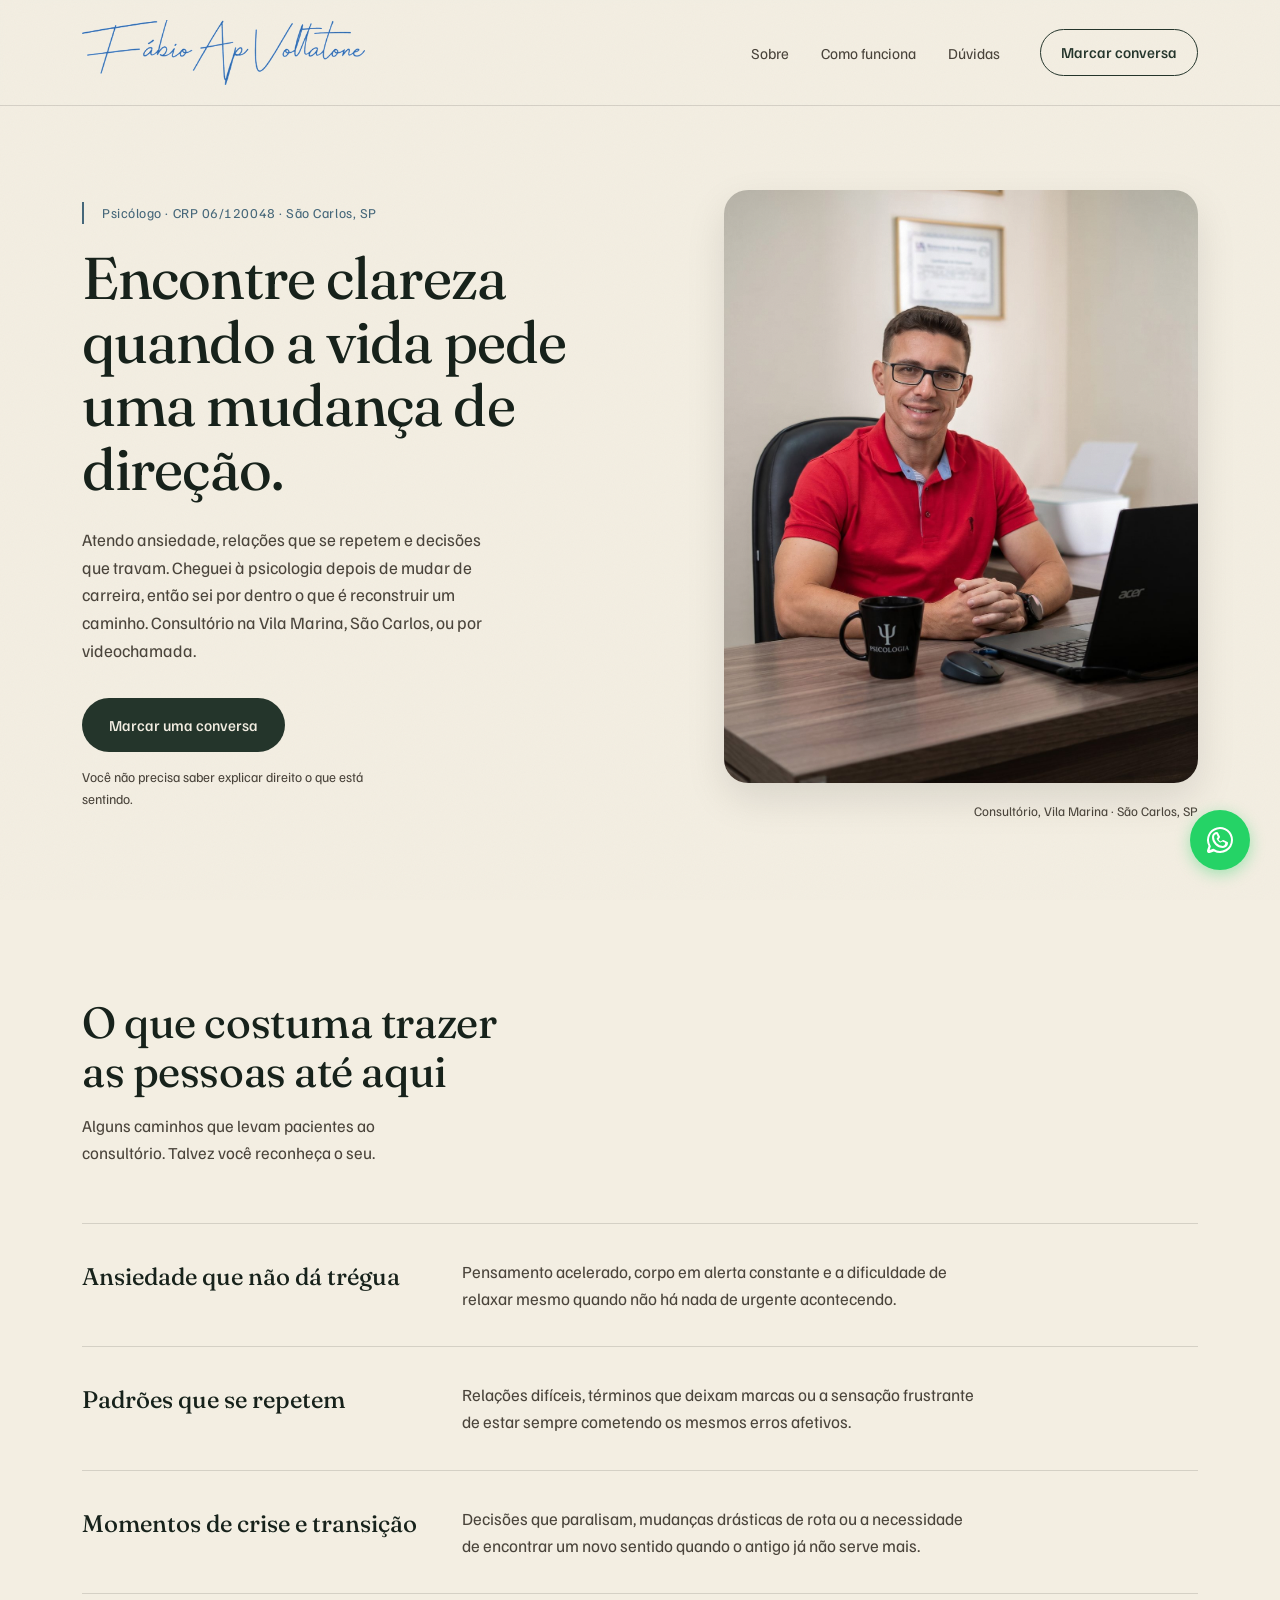
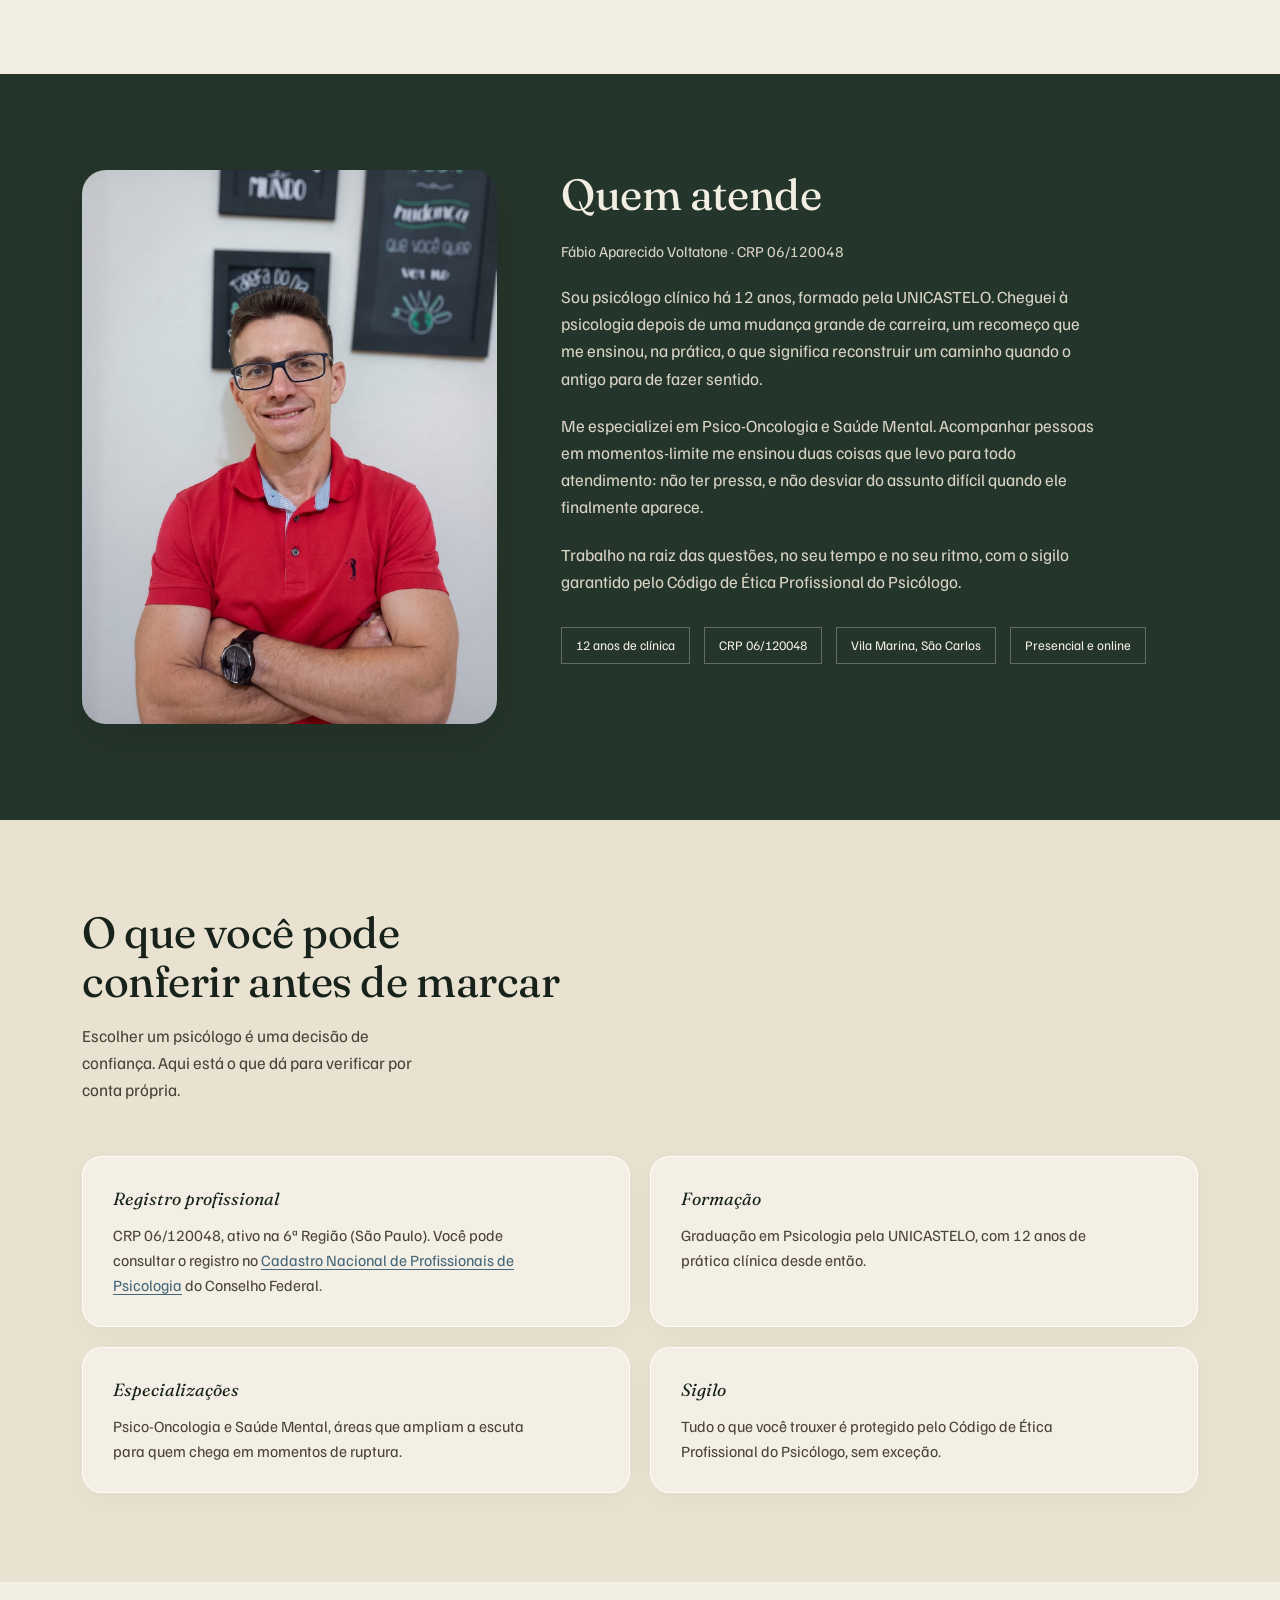
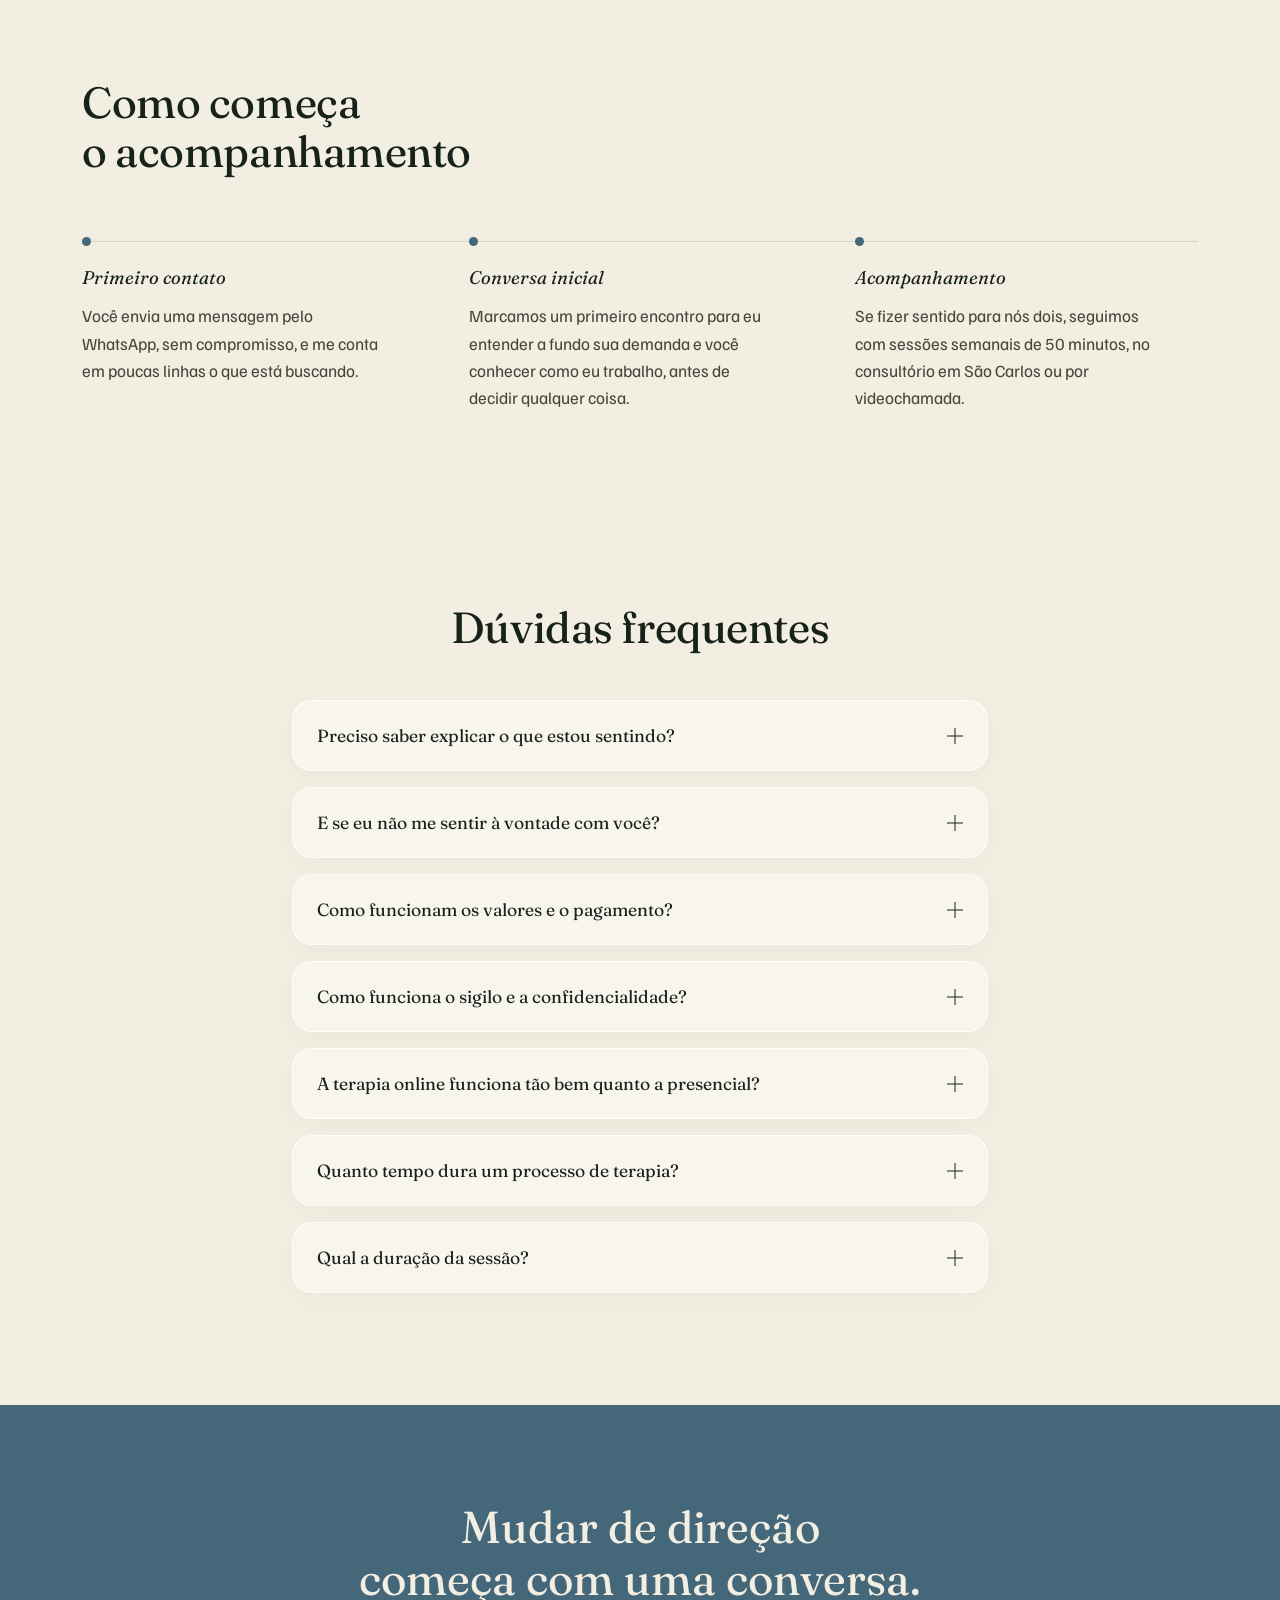
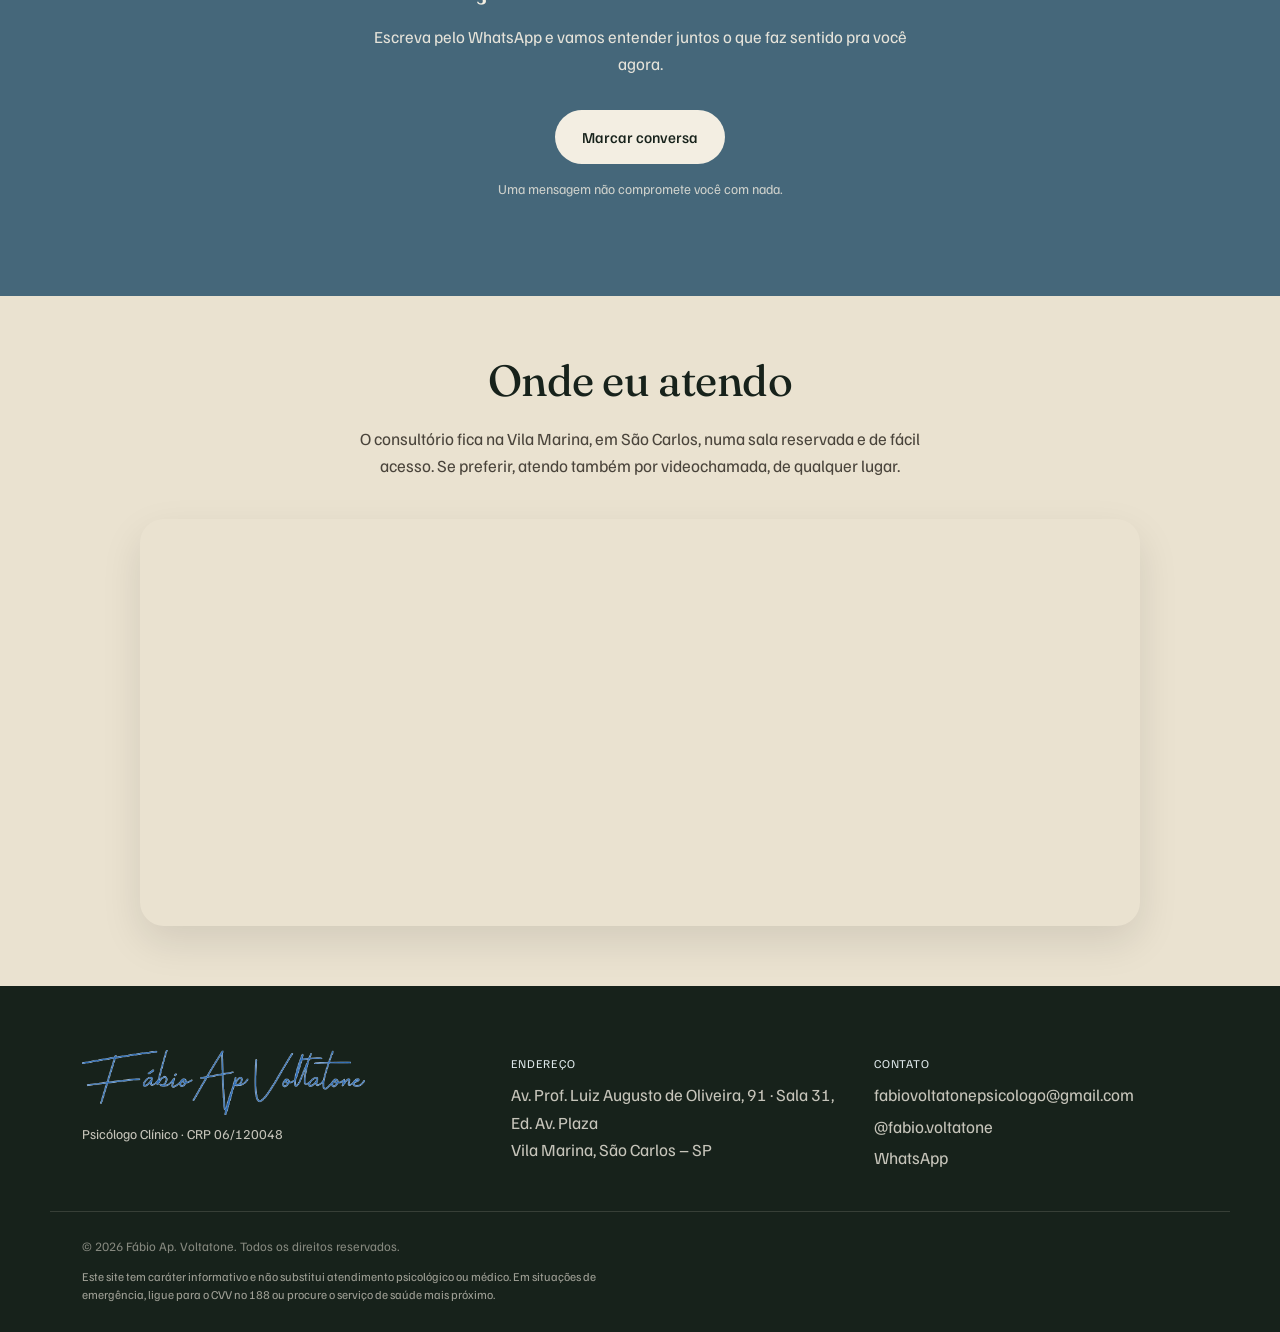
==== index.html @ 769e9896 "feat: design overhaul and advanced animations" ====
<!DOCTYPE html>
<html lang="pt-BR">
<head>
    <meta charset="UTF-8">
    <meta name="viewport" content="width=device-width, initial-scale=1.0">

    <title>Psicólogo em São Carlos | Fábio Voltatone &middot; CRP 06/120048</title>
    <meta name="description" content="Psicólogo clínico em São Carlos há 12 anos. Atendimento para ansiedade, relações e momentos de transição. Consultório na Vila Marina ou online. CRP 06/120048.">
    <meta name="author" content="Fábio Aparecido Voltatone">
    <meta name="robots" content="index, follow">
    <meta name="theme-color" content="#24352B">

    <!-- TODO: trocar pelo domínio final quando o site subir -->
    <link rel="canonical" href="https://www.fabiovoltatone.com.br/">

    <!-- Favicons -->
    <link rel="icon" href="/favicon.ico" sizes="any">
    <link rel="icon" type="image/png" sizes="32x32" href="/assets/img/favicon/favicon-32x32.png">
    <link rel="icon" type="image/png" sizes="16x16" href="/assets/img/favicon/favicon-16x16.png">
    <link rel="apple-touch-icon" sizes="180x180" href="/assets/img/favicon/apple-touch-icon.png">
    <link rel="manifest" href="/site.webmanifest">

    <!-- Open Graph / compartilhamento em WhatsApp e redes -->
    <meta property="og:type" content="website">
    <meta property="og:locale" content="pt_BR">
    <meta property="og:site_name" content="Fábio Voltatone | Psicólogo">
    <meta property="og:title" content="Psicólogo em São Carlos | Fábio Voltatone">
    <meta property="og:description" content="Atendimento para ansiedade, relações que se repetem e momentos de transição. Consultório na Vila Marina, São Carlos, ou online.">
    <meta property="og:url" content="https://www.fabiovoltatone.com.br/">
    <meta property="og:image" content="https://www.fabiovoltatone.com.br/assets/img/fabio-headshot.jpeg">
    <meta name="twitter:card" content="summary_large_image">

    <!-- Google Fonts -->
    <link rel="preconnect" href="https://fonts.googleapis.com">
    <link rel="preconnect" href="https://fonts.gstatic.com" crossorigin>
    <link href="https://fonts.googleapis.com/css2?family=Familjen+Grotesk:ital,wght@0,400;0,500;0,600;1,400&family=Fraunces:ital,opsz,wght@0,9..144,340;0,9..144,440;0,9..144,560;1,9..144,440;1,9..144,500&display=swap" rel="stylesheet">

    <link rel="stylesheet" href="assets/css/style.css">

    <!-- Rede de segurança: sem JS, o conteúdo aparece igual em vez de ficar invisível -->
    <noscript>
        <style>
            [class*="reveal-"] {
                opacity: 1 !important;
                transform: none !important;
                filter: none !important;
            }
        </style>
    </noscript>

    <!-- Dados estruturados: ajuda o Google a entender que é um psicólogo com consultório em São Carlos -->
    <script type="application/ld+json">
    {
      "@context": "https://schema.org",
      "@type": "Psychologist",
      "name": "Fábio Aparecido Voltatone | Psicólogo Clínico",
      "description": "Psicólogo clínico em São Carlos, SP. Atendimento para ansiedade, conflitos em relacionamentos e momentos de transição, presencial e online.",
      "url": "https://www.fabiovoltatone.com.br/",
      "image": "https://www.fabiovoltatone.com.br/assets/img/fabio-headshot.jpeg",
      "telephone": "+5516991437766",
      "email": "fabiovoltatonepsicologo@gmail.com",
      "priceRange": "$$",
      "address": {
        "@type": "PostalAddress",
        "streetAddress": "Av. Prof. Luiz Augusto de Oliveira, 91, Sala 31, Ed. Av. Plaza",
        "addressLocality": "São Carlos",
        "addressRegion": "SP",
        "addressCountry": "BR"
      },
      "areaServed": [
        { "@type": "City", "name": "São Carlos" },
        { "@type": "Country", "name": "Brasil" }
      ],
      "availableService": [
        { "@type": "MedicalTherapy", "name": "Psicoterapia individual para adultos" },
        { "@type": "MedicalTherapy", "name": "Atendimento psicológico online" }
      ],
      "sameAs": ["https://instagram.com/fabio.voltatone"],
      "founder": {
        "@type": "Person",
        "name": "Fábio Aparecido Voltatone",
        "jobTitle": "Psicólogo Clínico",
        "identifier": "CRP 06/120048",
        "alumniOf": { "@type": "CollegeOrUniversity", "name": "UNICASTELO" },
        "knowsAbout": ["Psico-Oncologia", "Saúde Mental", "Psicoterapia de adultos"]
      }
    }
    </script>

    <!-- Dados estruturados do FAQ: pode fazer as respostas aparecerem direto no resultado do Google -->
    <script type="application/ld+json">
    {
      "@context": "https://schema.org",
      "@type": "FAQPage",
      "mainEntity": [
        {
          "@type": "Question",
          "name": "Preciso saber explicar o que estou sentindo?",
          "acceptedAnswer": {
            "@type": "Answer",
            "text": "Não. Muita gente chega justamente porque não consegue nomear o que está acontecendo. Organizar isso em palavras é parte do trabalho, não um pré-requisito para começar."
          }
        },
        {
          "@type": "Question",
          "name": "E se eu não me sentir à vontade com você?",
          "acceptedAnswer": {
            "@type": "Answer",
            "text": "A relação com o psicólogo precisa funcionar, e nem sempre funciona logo de cara. Você pode interromper quando quiser, sem justificativa. Se for o caso, indico colegas de confiança com outra abordagem ou outro perfil."
          }
        },
        {
          "@type": "Question",
          "name": "Como funcionam os valores e o pagamento?",
          "acceptedAnswer": {
            "@type": "Answer",
            "text": "Converso sobre valores, formas de pagamento e emissão de recibo já no primeiro contato pelo WhatsApp, antes de qualquer agendamento. Você não vai descobrir nada depois."
          }
        },
        {
          "@type": "Question",
          "name": "Como funciona o sigilo e a confidencialidade?",
          "acceptedAnswer": {
            "@type": "Answer",
            "text": "O sigilo é um dos pilares da psicoterapia. Tudo o que é compartilhado durante as sessões é tratado com total confidencialidade, conforme o Código de Ética Profissional do Psicólogo."
          }
        },
        {
          "@type": "Question",
          "name": "A terapia online funciona tão bem quanto a presencial?",
          "acceptedAnswer": {
            "@type": "Answer",
            "text": "Sim. A terapia online é reconhecida pelo Conselho Federal de Psicologia e vem se mostrando tão eficaz quanto a modalidade presencial, com a praticidade de acontecer no ambiente que você escolher."
          }
        },
        {
          "@type": "Question",
          "name": "Quanto tempo dura um processo de terapia?",
          "acceptedAnswer": {
            "@type": "Answer",
            "text": "Não existe um tempo igual para todas as pessoas. A duração depende dos objetivos, da demanda apresentada e do ritmo de cada paciente. Isso é avaliado em conjunto ao longo do processo."
          }
        },
        {
          "@type": "Question",
          "name": "Qual a duração da sessão?",
          "acceptedAnswer": {
            "@type": "Answer",
            "text": "Cada sessão tem duração de 50 minutos e acontece uma vez por semana, em um horário combinado entre nós."
          }
        }
      ]
    }
    </script>

    <!-- Google Analytics (GA4) -->
    <!-- TODO: troque G-XXXXXXXXXX pelo seu Measurement ID (criado em analytics.google.com) -->
    <script async src="https://www.googletagmanager.com/gtag/js?id=G-XXXXXXXXXX"></script>
    <script>
      window.dataLayer = window.dataLayer || [];
      function gtag(){dataLayer.push(arguments);}
      gtag('js', new Date());
      gtag('config', 'G-XXXXXXXXXX');
    </script>
</head>
<body>

    <a href="#topo" class="skip-link">Ir para o conteúdo</a>

    <header class="header" id="header">
        <div class="container header-content">
            <a href="#topo" class="logo"><img src="assets/img/logo_fabio.png" alt="Fábio Voltatone, psicólogo" class="logo-img" width="466" height="107"></a>

            <nav class="nav" id="nav" aria-label="Navegação principal">
                <ul class="nav-list">
                    <li><a href="#sobre" class="nav-link">Sobre</a></li>
                    <li><a href="#como-funciona" class="nav-link">Como funciona</a></li>
                    <li><a href="#duvidas" class="nav-link">Dúvidas</a></li>
                </ul>
                <a href="https://wa.me/5516991437766?text=Ol%C3%A1%2C%20F%C3%A1bio!%20Vim%20pelo%20site%20e%20gostaria%20de%20marcar%20uma%20conversa." target="_blank" rel="noopener" class="btn btn-outline nav-cta">Marcar conversa</a>
            </nav>

            <button class="mobile-menu-btn" id="mobileMenuBtn" aria-label="Abrir menu" aria-expanded="false" aria-controls="nav">
                <span></span><span></span><span></span>
            </button>
        </div>
    </header>

    <main id="topo">

        <!-- HERO -->
        <section class="hero">
            <div class="container hero-grid">
                <div class="hero-copy">
                    <p class="credential reveal-up" style="transition-delay: 0s">Psicólogo &middot; CRP 06/120048 &middot; São Carlos, SP</p>
                    <h1 class="hero-title reveal-blur" style="transition-delay: 0.15s">Encontre clareza quando a vida pede uma mudança de direção.</h1>
                    <p class="hero-sub reveal-blur" style="transition-delay: 0.45s">Atendo ansiedade, relações que se repetem e decisões que travam. Cheguei à psicologia depois de mudar de carreira, então sei por dentro o que é reconstruir um caminho. Consultório na Vila Marina, São Carlos, ou por videochamada.</p>
                    <a href="https://wa.me/5516991437766?text=Ol%C3%A1%2C%20F%C3%A1bio!%20Vim%20pelo%20site%20e%20gostaria%20de%20marcar%20uma%20conversa." target="_blank" rel="noopener" class="btn btn-primary reveal-up" style="transition-delay: 0.6s">Marcar uma conversa</a>
                    <p class="cta-note reveal-up" style="transition-delay: 0.7s">Você não precisa saber explicar direito o que está sentindo.</p>
                </div>
                <div class="hero-figure reveal-blur" style="transition-delay: 0.3s">
                    <div class="hero-photo">
                        <img src="assets/img/fabio-desk.jpeg" alt="Fábio Voltatone em seu consultório em São Carlos" width="1200" height="1607" loading="eager" fetchpriority="high" decoding="async">
                    </div>
                    <p class="hero-caption">Consultório, Vila Marina &middot; São Carlos, SP</p>
                </div>
            </div>
        </section>

        <!-- O QUE TRAZ AS PESSOAS -->
        <section class="reasons" id="reasons">
            <div class="container">
                <div class="reasons-head reveal-blur">
                    <h2 class="section-title">O que costuma trazer<br>as pessoas até aqui</h2>
                    <p class="section-lead">Alguns caminhos que levam pacientes ao consultório. Talvez você reconheça o seu.</p>
                </div>

                <div class="reasons-list">
                    <div class="reason-row reveal-slide-left">
                        <h3>Ansiedade que não dá trégua</h3>
                        <p>Pensamento acelerado, corpo em alerta constante e a dificuldade de relaxar mesmo quando não há nada de urgente acontecendo.</p>
                    </div>
                    <div class="reason-row reveal-slide-left">
                        <h3>Padrões que se repetem</h3>
                        <p>Relações difíceis, términos que deixam marcas ou a sensação frustrante de estar sempre cometendo os mesmos erros afetivos.</p>
                    </div>
                    <div class="reason-row reveal-slide-left">
                        <h3>Momentos de crise e transição</h3>
                        <p>Decisões que paralisam, mudanças drásticas de rota ou a necessidade de encontrar um novo sentido quando o antigo já não serve mais.</p>
                    </div>
                </div>
            </div>
        </section>

        <!-- SOBRE -->
        <section class="about" id="sobre">
            <div class="container about-grid">
                <div class="about-figure reveal-slide-left" style="transition-delay: 0s">
                    <div class="about-photo">
                        <img src="assets/img/fabio-headshot.jpeg" alt="Retrato de Fábio Voltatone, psicólogo clínico CRP 06/120048" width="1200" height="1607" loading="lazy" decoding="async">
                    </div>
                </div>
                <div class="about-copy reveal-slide-left" style="transition-delay: 0.15s">
                    <h2 class="section-title">Quem atende</h2>
                    <p class="about-name">Fábio Aparecido Voltatone &middot; CRP 06/120048</p>

                    <p>Sou psicólogo clínico há 12 anos, formado pela UNICASTELO. Cheguei à psicologia depois de uma mudança grande de carreira, um recomeço que me ensinou, na prática, o que significa reconstruir um caminho quando o antigo para de fazer sentido.</p>
                    <p>Me especializei em Psico-Oncologia e Saúde Mental. Acompanhar pessoas em momentos-limite me ensinou duas coisas que levo para todo atendimento: não ter pressa, e não desviar do assunto difícil quando ele finalmente aparece.</p>
                    <p>Trabalho na raiz das questões, no seu tempo e no seu ritmo, com o sigilo garantido pelo Código de Ética Profissional do Psicólogo.</p>

                    <ul class="about-facts">
                        <li>12 anos de clínica</li>
                        <li>CRP 06/120048</li>
                        <li>Vila Marina, São Carlos</li>
                        <li>Presencial e online</li>
                    </ul>
                </div>
            </div>
        </section>

        <!-- CREDENCIAIS VERIFICÁVEIS -->
        <section class="credentials" id="credenciais">
            <div class="container">
                <div class="credentials-head reveal-blur">
                    <h2 class="section-title">O que você pode<br>conferir antes de marcar</h2>
                    <p class="section-lead">Escolher um psicólogo é uma decisão de confiança. Aqui está o que dá para verificar por conta própria.</p>
                </div>

                <div class="credentials-grid">
                    <div class="credential-card reveal-up" style="transition-delay: 0s">
                        <span class="credential-label">Registro profissional</span>
                        <p>CRP 06/120048, ativo na 6ª Região (São Paulo). Você pode consultar o registro no <a href="https://cadastro.cfp.org.br/" target="_blank" rel="noopener">Cadastro Nacional de Profissionais de Psicologia</a> do Conselho Federal.</p>
                    </div>
                    <div class="credential-card reveal-up" style="transition-delay: 0.1s">
                        <span class="credential-label">Formação</span>
                        <p>Graduação em Psicologia pela UNICASTELO, com 12 anos de prática clínica desde então.</p>
                    </div>
                    <div class="credential-card reveal-up" style="transition-delay: 0.2s">
                        <span class="credential-label">Especializações</span>
                        <p>Psico-Oncologia e Saúde Mental, áreas que ampliam a escuta para quem chega em momentos de ruptura.</p>
                    </div>
                    <div class="credential-card reveal-up" style="transition-delay: 0.3s">
                        <span class="credential-label">Sigilo</span>
                        <p>Tudo o que você trouxer é protegido pelo Código de Ética Profissional do Psicólogo, sem exceção.</p>
                    </div>
                </div>
            </div>
        </section>

        <!-- COMO FUNCIONA -->
        <section class="steps" id="como-funciona">
            <div class="container">
                <h2 class="section-title reveal-blur">Como começa<br>o acompanhamento</h2>

                <div class="steps-track">
                    <div class="step reveal-up" style="transition-delay: 0s">
                        <span class="step-label">Primeiro contato</span>
                        <p>Você envia uma mensagem pelo WhatsApp, sem compromisso, e me conta em poucas linhas o que está buscando.</p>
                    </div>
                    <div class="step reveal-up" style="transition-delay: 0.15s">
                        <span class="step-label">Conversa inicial</span>
                        <p>Marcamos um primeiro encontro para eu entender a fundo sua demanda e você conhecer como eu trabalho, antes de decidir qualquer coisa.</p>
                    </div>
                    <div class="step reveal-up" style="transition-delay: 0.3s">
                        <span class="step-label">Acompanhamento</span>
                        <p>Se fizer sentido para nós dois, seguimos com sessões semanais de 50 minutos, no consultório em São Carlos ou por videochamada.</p>
                    </div>
                </div>
            </div>
        </section>

        <!-- FAQ -->
        <section class="faq" id="duvidas">
            <div class="container faq-container">
                <h2 class="section-title text-center reveal-blur">Dúvidas frequentes</h2>

                <div class="accordion-wrapper reveal-up">
                    <div class="accordion-item">
                        <button class="accordion-header" aria-expanded="false" aria-controls="faq-1" id="faq-btn-1">
                            <span>Preciso saber explicar o que estou sentindo?</span>
                            <span class="accordion-icon" aria-hidden="true"></span>
                        </button>
                        <div class="accordion-content" id="faq-1" role="region" aria-labelledby="faq-btn-1">
                            <p>Não. Muita gente chega justamente porque não consegue nomear o que está acontecendo. Organizar isso em palavras é parte do trabalho, não um pré-requisito para começar.</p>
                        </div>
                    </div>
                    <div class="accordion-item">
                        <button class="accordion-header" aria-expanded="false" aria-controls="faq-2" id="faq-btn-2">
                            <span>E se eu não me sentir à vontade com você?</span>
                            <span class="accordion-icon" aria-hidden="true"></span>
                        </button>
                        <div class="accordion-content" id="faq-2" role="region" aria-labelledby="faq-btn-2">
                            <p>A relação com o psicólogo precisa funcionar, e nem sempre funciona logo de cara. Você pode interromper quando quiser, sem justificativa. Se for o caso, indico colegas de confiança com outra abordagem ou outro perfil.</p>
                        </div>
                    </div>
                    <div class="accordion-item">
                        <button class="accordion-header" aria-expanded="false" aria-controls="faq-3" id="faq-btn-3">
                            <span>Como funcionam os valores e o pagamento?</span>
                            <span class="accordion-icon" aria-hidden="true"></span>
                        </button>
                        <div class="accordion-content" id="faq-3" role="region" aria-labelledby="faq-btn-3">
                            <p>Converso sobre valores, formas de pagamento e emissão de recibo já no primeiro contato pelo WhatsApp, antes de qualquer agendamento. Você não vai descobrir nada depois.</p>
                        </div>
                    </div>
                    <div class="accordion-item">
                        <button class="accordion-header" aria-expanded="false" aria-controls="faq-4" id="faq-btn-4">
                            <span>Como funciona o sigilo e a confidencialidade?</span>
                            <span class="accordion-icon" aria-hidden="true"></span>
                        </button>
                        <div class="accordion-content" id="faq-4" role="region" aria-labelledby="faq-btn-4">
                            <p>O sigilo é um dos pilares da psicoterapia. Tudo o que é compartilhado durante as sessões é tratado com total confidencialidade, conforme o Código de Ética Profissional do Psicólogo.</p>
                        </div>
                    </div>
                    <div class="accordion-item">
                        <button class="accordion-header" aria-expanded="false" aria-controls="faq-5" id="faq-btn-5">
                            <span>A terapia online funciona tão bem quanto a presencial?</span>
                            <span class="accordion-icon" aria-hidden="true"></span>
                        </button>
                        <div class="accordion-content" id="faq-5" role="region" aria-labelledby="faq-btn-5">
                            <p>Sim. A terapia online é reconhecida pelo Conselho Federal de Psicologia e vem se mostrando tão eficaz quanto a modalidade presencial, com a praticidade de acontecer no ambiente que você escolher.</p>
                        </div>
                    </div>
                    <div class="accordion-item">
                        <button class="accordion-header" aria-expanded="false" aria-controls="faq-6" id="faq-btn-6">
                            <span>Quanto tempo dura um processo de terapia?</span>
                            <span class="accordion-icon" aria-hidden="true"></span>
                        </button>
                        <div class="accordion-content" id="faq-6" role="region" aria-labelledby="faq-btn-6">
                            <p>Não existe um tempo igual para todas as pessoas. A duração depende dos objetivos, da demanda apresentada e do ritmo de cada paciente. Isso é avaliado em conjunto ao longo do processo.</p>
                        </div>
                    </div>
                    <div class="accordion-item">
                        <button class="accordion-header" aria-expanded="false" aria-controls="faq-7" id="faq-btn-7">
                            <span>Qual a duração da sessão?</span>
                            <span class="accordion-icon" aria-hidden="true"></span>
                        </button>
                        <div class="accordion-content" id="faq-7" role="region" aria-labelledby="faq-btn-7">
                            <p>Cada sessão tem duração de 50 minutos e acontece uma vez por semana, em um horário combinado entre nós.</p>
                        </div>
                    </div>
                </div>
            </div>
        </section>

        <!-- CTA FINAL -->
        <section class="cta-banner">
            <div class="container cta-inner reveal-blur">
                <h2 class="cta-title">Mudar de direção<br>começa com uma conversa.</h2>
                <p class="cta-desc">Escreva pelo WhatsApp e vamos entender juntos o que faz sentido pra você agora.</p>
                <a href="https://wa.me/5516991437766?text=Ol%C3%A1%2C%20F%C3%A1bio!%20Vim%20pelo%20site%20e%20gostaria%20de%20marcar%20uma%20conversa." target="_blank" rel="noopener" class="btn btn-cream">Marcar conversa</a>
                <p class="cta-note cta-note-light">Uma mensagem não compromete você com nada.</p>
            </div>
        </section>

        <!-- Map Section -->
        <section class="location" id="localizacao">
            <div class="container text-center reveal-up">
                <h2 class="section-title">Onde eu atendo</h2>
                <p class="location-lead">O consultório fica na Vila Marina, em São Carlos, numa sala reservada e de fácil acesso. Se preferir, atendo também por videochamada, de qualquer lugar.</p>
            </div>
            <div class="map-container reveal-up">
                <iframe src="https://maps.google.com/maps?q=Av.%20Prof.%20Luiz%20Augusto%20de%20Oliveira,%2091%20-%20Vila%20Marina,%20S%C3%A3o%20Carlos%20-%20SP&t=&z=16&ie=UTF8&iwloc=&output=embed" width="100%" height="400" style="border:0;" title="Mapa da localização do consultório na Vila Marina, São Carlos" allowfullscreen="" loading="lazy" referrerpolicy="no-referrer-when-downgrade"></iframe>
            </div>
        </section>

    </main>

    <footer class="footer">
        <div class="container footer-grid">
            <div>
                <p class="footer-logo"><img src="assets/img/logo_fabio.png" alt="Fábio Voltatone" class="logo-img" width="466" height="107" loading="lazy" style="margin-bottom: 0.5rem;"></p>
                <p class="footer-crp">Psicólogo Clínico &middot; CRP 06/120048</p>
            </div>
            <div class="footer-info">
                <p class="info-label">Endereço</p>
                <p>Av. Prof. Luiz Augusto de Oliveira, 91 &middot; Sala 31, Ed. Av. Plaza<br>Vila Marina, São Carlos &ndash; SP</p>
            </div>
            <div class="footer-info">
                <p class="info-label">Contato</p>
                <p><a href="mailto:fabiovoltatonepsicologo@gmail.com">fabiovoltatonepsicologo@gmail.com</a></p>
                <p><a href="https://instagram.com/fabio.voltatone" target="_blank" rel="noopener">@fabio.voltatone</a></p>
                <p><a href="https://wa.me/5516991437766" target="_blank" rel="noopener">WhatsApp</a></p>
            </div>
        </div>
        <div class="container footer-bottom">
            <p>&copy; 2026 Fábio Ap. Voltatone. Todos os direitos reservados.</p>
            <p class="footer-disclaimer">Este site tem caráter informativo e não substitui atendimento psicológico ou médico. Em situações de emergência, ligue para o CVV no 188 ou procure o serviço de saúde mais próximo.</p>
        </div>
    </footer>

    <!-- Floating WhatsApp Widget -->
    <a href="https://wa.me/5516991437766?text=Ol%C3%A1%2C%20F%C3%A1bio!%20Gostaria%20de%20tirar%20uma%20d%C3%BAvida." target="_blank" rel="noopener" class="whatsapp-float" aria-label="Falar com Fábio no WhatsApp">
        <svg xmlns="http://www.w3.org/2000/svg" width="32" height="32" fill="#fff" viewBox="0 0 256 256" aria-hidden="true" focusable="false"><path d="M187.58,144.84l-32-16a8,8,0,0,0-8,.5l-14.69,9.8a40.55,40.55,0,0,1-16-16l9.8-14.69a8,8,0,0,0,.5-8l-16-32A8,8,0,0,0,104,64a40,40,0,0,0-40,40,88.1,88.1,0,0,0,88,88,40,40,0,0,0,40-40A8,8,0,0,0,187.58,144.84ZM152,176a72.08,72.08,0,0,1-72-72A24,24,0,0,1,99.29,80.46l11.48,23-7.42,11.14a8,8,0,0,0-.81,8.2A56.28,56.28,0,0,0,127.28,147.5a8,8,0,0,0,8.2-.81l11.14-7.42,23,11.48A24,24,0,0,1,152,176ZM232,128A104,104,0,0,1,79.12,219.82L45.07,231.17a16,16,0,0,1-20.24-20.24l11.35-34.05A104,104,0,1,1,232,128Zm-16,0A88,88,0,1,0,51.81,172.06a8,8,0,0,1,2.66,7.48l-9.16,27.49,27.49-9.16a8,8,0,0,1,7.48,2.66A88,88,0,0,0,216,128Z"></path></svg>
    </a>

    <script src="assets/js/main.js"></script>
</body>
</html>
---- assets/css/style.css ----
/* ============================================
   Fábio Voltatone — Psicólogo
   Direção: recomeço, raiz, papel e tinta.
   Serifa quente (Fraunces) + grotesca humana (Familjen Grotesk)
   Verde-mata profundo sobre papel amanteigado, um único acento azul-ardósia
============================================ */

:root {
    --paper: #F3EEE2;
    --paper-alt: #EAE2D0;
    --ink: #221E19;
    --ink-soft: #4A443B;
    --forest: #24352B;
    --forest-dark: #17221B;
    --slate: #45677A;
    --slate-soft: #DCE6E8;
    --line: rgba(34, 30, 25, 0.14);

    --serif: "Fraunces", Georgia, serif;
    --sans: "Familjen Grotesk", Arial, sans-serif;

    --container: 1180px;
    --radius: 2px;
    --ease: cubic-bezier(0.22, 1, 0.36, 1);
}

* { box-sizing: border-box; }
html { 
    scroll-behavior: smooth;
    scroll-padding-top: 100px;
}

body {
    margin: 0;
    background: var(--paper);
    color: var(--ink);
    font-family: var(--sans);
    font-size: 17px;
    line-height: 1.6;
    -webkit-font-smoothing: antialiased;
}

/* subtle paper grain, kills the flat-vector-AI look */
body::before {
    content: "";
    position: fixed;
    inset: 0;
    pointer-events: none;
    z-index: 999;
    opacity: 0.035;
    mix-blend-mode: multiply;
    background-image: url("data:image/svg+xml,%3Csvg xmlns='http://www.w3.org/2000/svg' width='140' height='140'%3E%3Cfilter id='n'%3E%3CfeTurbulence type='fractalNoise' baseFrequency='0.9' numOctaves='2' stitchTiles='stitch'/%3E%3C/filter%3E%3Crect width='100%25' height='100%25' filter='url(%23n)'/%3E%3C/svg%3E");
}

.container {
    max-width: var(--container);
    margin: 0 auto;
    padding: 0 32px;
}

a { color: inherit; }

img {
    max-width: 100%;
    display: block;
}

h1, h2, h3 {
    font-family: var(--serif);
    font-weight: 440;
    color: var(--forest-dark);
    margin: 0;
}

em {
    font-style: italic;
    font-optical-sizing: auto;
    color: var(--slate);
}

p { margin: 0; }

.section-title {
    font-size: clamp(2rem, 3.4vw, 2.9rem);
    line-height: 1.12;
    letter-spacing: -0.01em;
}

.section-lead {
    margin-top: 18px;
    max-width: 34ch;
    color: var(--ink-soft);
    font-size: 1.05rem;
}

.text-center { text-align: center; margin-left: auto; margin-right: auto; }

/* ---------- buttons ---------- */
.btn {
    display: inline-flex;
    align-items: center;
    gap: 10px;
    padding: 14px 26px;
    border-radius: 100px;
    font-family: var(--sans);
    font-size: 0.95rem;
    font-weight: 500;
    text-decoration: none;
    border: 1px solid transparent;
    cursor: pointer;
    transition: transform 0.35s var(--ease), background 0.35s var(--ease), color 0.35s var(--ease), border-color 0.35s var(--ease);
}

.btn-primary {
    background: var(--forest);
    color: var(--paper);
}
.btn-primary:hover { background: var(--forest-dark); transform: translateY(-2px); }

.btn-outline {
    border-color: var(--forest);
    color: var(--forest);
    padding: 10px 20px;
}
.btn-outline:hover { background: var(--forest); color: var(--paper); }

.btn-cream {
    background: var(--paper);
    color: var(--forest-dark);
}
.btn-cream:hover { background: var(--slate-soft); transform: translateY(-2px); }

/* ---------- reveal-on-scroll ---------- */
[class*="reveal-"] {
    opacity: 0;
    transition: opacity 1s cubic-bezier(0.16, 1, 0.3, 1), transform 1s cubic-bezier(0.16, 1, 0.3, 1), filter 1s cubic-bezier(0.16, 1, 0.3, 1);
    will-change: opacity, transform, filter;
}
.reveal-blur {
    transform: translateY(30px) scale(0.97);
    filter: blur(10px);
}
.reveal-blur.is-visible {
    opacity: 1;
    transform: translateY(0) scale(1);
    filter: blur(0);
}
.reveal-slide-left {
    transform: translateX(-40px);
}
.reveal-slide-left.is-visible {
    opacity: 1;
    transform: translateX(0);
}
.reveal-slide-right {
    transform: translateX(40px);
}
.reveal-slide-right.is-visible {
    opacity: 1;
    transform: translateX(0);
}
.reveal-up {
    transform: translateY(40px);
}
.reveal-up.is-visible {
    opacity: 1;
    transform: translateY(0);
}

/* ---------- header ---------- */
.header {
    position: sticky;
    top: 0;
    z-index: 100;
    background: rgba(243, 238, 226, 0.86);
    backdrop-filter: blur(10px);
    border-bottom: 1px solid var(--line);
}

.header-content {
    display: flex;
    align-items: center;
    justify-content: space-between;
    padding: 20px 32px;
}

.logo {
    font-family: var(--serif);
    font-size: 1.25rem;
    font-weight: 500;
    text-decoration: none;
    color: var(--forest-dark);
}

.nav { display: flex; align-items: center; gap: 40px; }
.nav-list { list-style: none; display: flex; gap: 32px; margin: 0; padding: 0; }
.nav-link {
    text-decoration: none;
    font-size: 0.95rem;
    color: var(--ink-soft);
    position: relative;
    padding-bottom: 3px;
}
.nav-link::after {
    content: "";
    position: absolute;
    left: 0; right: 100%;
    bottom: 0;
    height: 1px;
    background: var(--slate);
    transition: right 0.35s var(--ease);
}
.nav-link:hover::after { right: 0; }

.mobile-menu-btn {
    display: none;
    flex-direction: column;
    gap: 5px;
    background: none;
    border: none;
    cursor: pointer;
    padding: 6px;
}
.mobile-menu-btn span {
    width: 22px;
    height: 1.5px;
    background: var(--forest-dark);
}

/* ---------- hero ---------- */
.hero { padding: 84px 0 96px; }

.hero-grid {
    display: grid;
    grid-template-columns: 1.05fr 0.85fr;
    gap: 56px;
    align-items: center;
}

.credential {
    font-size: 0.85rem;
    letter-spacing: 0.04em;
    color: var(--slate);
    margin-bottom: 22px;
    padding-left: 18px;
    border-left: 2px solid var(--slate);
}

.hero-title {
    font-size: clamp(2.6rem, 4.6vw, 3.8rem);
    line-height: 1.08;
    letter-spacing: -0.015em;
    max-width: 15ch;
}

.hero-sub {
    margin-top: 26px;
    max-width: 42ch;
    font-size: 1.08rem;
    color: var(--ink-soft);
}

.hero-copy .btn { margin-top: 34px; }

.hero-figure { position: relative; }
.hero-photo {
    aspect-ratio: 4 / 5;
    overflow: hidden;
    border-radius: 24px;
    background: transparent;
    box-shadow: 0 16px 40px rgba(0,0,0,0.1);
    animation: floatY 6s ease-in-out infinite alternate;
}
.hero-photo img { width: 100%; height: 100%; object-fit: cover; }

.hero-caption {
    margin-top: 18px;
    font-size: 0.82rem;
    color: var(--ink-soft);
    text-align: right;
}

/* ---------- reasons ---------- */
.reasons { padding: 80px 0; }

.reasons-head { max-width: 640px; }

.reasons-list { margin-top: 56px; }

.reason-row {
    display: grid;
    grid-template-columns: minmax(220px, 340px) 1fr;
    gap: 40px;
    padding: 34px 0;
    border-top: 1px solid var(--line);
}
.reason-row:last-child { border-bottom: 1px solid var(--line); }

.reason-row h3 {
    font-size: 1.5rem;
    font-weight: 460;
}

.reason-row p {
    color: var(--ink-soft);
    max-width: 52ch;
    align-self: center;
}

/* ---------- about ---------- */
.about {
    background: var(--forest);
    color: var(--paper);
    padding: 96px 0;
}

.about .section-title { color: var(--paper); }
.about-name { color: var(--slate-soft); margin-top: 10px; font-size: 0.95rem; }
.about-copy p { margin-top: 20px; color: #D9D3C4; max-width: 54ch; }

.about-grid {
    display: grid;
    grid-template-columns: 0.75fr 1.15fr;
    gap: 64px;
    align-items: start;
}

.about-photo {
    aspect-ratio: 3 / 4;
    overflow: hidden;
    border-radius: 24px;
    background: transparent;
    box-shadow: 0 16px 40px rgba(0,0,0,0.1);
    animation: floatY 6s ease-in-out infinite alternate;
}
.about-photo img { width: 100%; height: 100%; object-fit: cover; }

.about-facts {
    list-style: none;
    padding: 0;
    margin: 32px 0 0;
    display: flex;
    flex-wrap: wrap;
    gap: 10px 14px;
}
.about-facts li {
    font-size: 0.82rem;
    color: var(--paper);
    border: 1px solid rgba(243, 238, 226, 0.3);
    padding: 7px 14px;
}

/* ---------- steps ---------- */
.steps { padding: 96px 0; }
.steps .section-title { max-width: 20ch; }

.steps-track {
    margin-top: 56px;
    display: grid;
    grid-template-columns: repeat(3, 1fr);
    gap: 44px;
    position: relative;
}
.steps-track::before {
    content: "";
    position: absolute;
    top: 10px;
    left: 0;
    right: 0;
    height: 1px;
    background: var(--line);
}

.step { position: relative; padding-top: 32px; }
.step::before {
    content: "";
    position: absolute;
    top: 6px;
    left: 0;
    width: 9px;
    height: 9px;
    border-radius: 50%;
    background: var(--slate);
}

.step-label {
    display: block;
    font-family: var(--serif);
    font-style: italic;
    font-size: 1.15rem;
    color: var(--forest-dark);
    margin-bottom: 10px;
}

.step p { color: var(--ink-soft); max-width: 30ch; }

/* ---------- FAQ ---------- */
.faq { padding: 96px 0; }
.faq-container { max-width: 760px; }

.accordion-wrapper { margin-top: 48px; }

.accordion-item { 
    background: rgba(255,255,255,0.4);
    border-radius: 20px;
    margin-bottom: 16px;
    padding: 0 24px;
    backdrop-filter: blur(10px);
    border: 1px solid rgba(255,255,255,0.8);
    box-shadow: 0 8px 30px rgba(0,0,0,0.03);
}

.accordion-header {
    width: 100%;
    display: flex;
    align-items: center;
    justify-content: space-between;
    gap: 24px;
    background: none;
    border: none;
    text-align: left;
    padding: 24px 0;
    font-family: var(--serif);
    font-size: 1.1rem;
    color: var(--forest-dark);
    cursor: pointer;
}

.accordion-icon {
    position: relative;
    flex-shrink: 0;
    width: 16px;
    height: 16px;
}
.accordion-icon::before,
.accordion-icon::after {
    content: "";
    position: absolute;
    background: var(--forest-dark);
    transition: transform 0.35s var(--ease);
}
.accordion-icon::before { top: 50%; left: 0; width: 100%; height: 1px; transform: translateY(-50%); }
.accordion-icon::after { left: 50%; top: 0; height: 100%; width: 1px; transform: translateX(-50%); }

.accordion-item.is-open .accordion-icon::after { transform: translateX(-50%) rotate(90deg); opacity: 0; }

.accordion-content {
    max-height: 0;
    overflow: hidden;
    transition: max-height 0.4s var(--ease);
}
.accordion-content p {
    padding: 0 0 26px;
    color: var(--ink-soft);
    max-width: 58ch;
}

/* ---------- CTA banner ---------- */
.cta-banner {
    background: var(--slate);
    color: var(--paper);
    padding: 96px 0;
}
.cta-inner { text-align: center; max-width: 640px; margin: 0 auto; }
.cta-title {
    color: var(--paper);
    font-size: clamp(2.1rem, 3.6vw, 2.8rem);
    line-height: 1.15;
}
.cta-desc { margin-top: 20px; color: rgba(243, 238, 226, 0.92); font-size: 1.05rem; }
.cta-inner .btn { margin-top: 32px; }

/* ---------- footer ---------- */
.footer { background: var(--forest-dark); color: rgba(243, 238, 226, 0.8); padding: 64px 0 28px; }

.footer-grid {
    display: grid;
    grid-template-columns: 1.2fr 1fr 1fr;
    gap: 40px;
    padding-bottom: 40px;
    border-bottom: 1px solid rgba(243, 238, 226, 0.14);
}

.footer-logo { font-family: var(--serif); font-size: 1.2rem; color: var(--paper); }
.footer-crp { margin-top: 6px; font-size: 0.85rem; }

.info-label {
    font-size: 0.75rem;
    letter-spacing: 0.06em;
    text-transform: uppercase;
    color: var(--slate-soft);
    margin-bottom: 8px;
}
.footer-info p { margin-top: 4px; }
.footer-info a { text-decoration: none; }
.footer-info a:hover { text-decoration: underline; }

.footer-bottom {
    padding-top: 24px;
    font-size: 0.8rem;
    color: rgba(243, 238, 226, 0.5);
}

/* ---------- responsive ---------- */
@media (max-width: 860px) {
    .nav-list { display: none; }
    .mobile-menu-btn { display: flex; }

    .nav {
        position: fixed;
        top: 73px;
        left: 0;
        right: 0;
        background: var(--paper);
        border-bottom: 1px solid var(--line);
        flex-direction: column;
        align-items: flex-start;
        gap: 0;
        padding: 0;
        transform: translateY(-8px);
        opacity: 0;
        pointer-events: none;
        transition: opacity 0.3s var(--ease), transform 0.3s var(--ease);
    }
    .nav.nav-open {
        opacity: 1;
        transform: translateY(0);
        pointer-events: auto;
    }
    .nav.nav-open .nav-list {
        display: flex;
        flex-direction: column;
        width: 100%;
        gap: 0;
    }
    .nav.nav-open .nav-list li { border-bottom: 1px solid var(--line); width: 100%; }
    .nav.nav-open .nav-link { display: block; padding: 18px 32px; }
    .nav.nav-open .nav-cta { margin: 20px 32px 24px; }

    .hero-grid { grid-template-columns: 1fr; }
    .hero-figure { order: -1; }
    .hero-photo { transform: none; box-shadow: 8px 10px 0 var(--slate-soft); }
    .hero-title { max-width: none; }

    .about-grid { grid-template-columns: 1fr; }
    .reason-row { grid-template-columns: 1fr; gap: 12px; }
    .steps-track { grid-template-columns: 1fr; gap: 36px; }
    .steps-track::before { display: none; }

    .footer-grid { grid-template-columns: 1fr; gap: 28px; }
}

@media (max-width: 520px) {
    .container { padding: 0 22px; }
    .header-content { padding: 16px 22px; }
}

/* placeholder visual enquanto as fotos reais não entram (remover ao subir as fotos) */
.hero-photo img,
.about-photo img {
    width: 100%;
    height: 100%;
    object-fit: cover;
}

.logo-img {
    height: 65px;
    width: auto;
    object-fit: contain;
}

/* =========================================
   MAP & WHATSAPP WIDGET
   ========================================= */
.location {
    padding: 60px 0;
    background: var(--paper-alt);
}
.location .section-title {
    margin-bottom: 20px;
}
.map-container {
    max-width: 1000px;
    margin: 40px auto 0;
    border-radius: 24px;
    overflow: hidden;
    box-shadow: 0 16px 40px rgba(0,0,0,0.1);
}

.whatsapp-float {
    position: fixed;
    bottom: 30px;
    right: 30px;
    background-color: #25D366;
    color: white;
    width: 60px;
    height: 60px;
    border-radius: 50%;
    display: flex;
    align-items: center;
    justify-content: center;
    box-shadow: 0 4px 15px rgba(37, 211, 102, 0.4);
    z-index: 1000;
    transition: transform 0.3s var(--ease), box-shadow 0.3s var(--ease);
    animation: float-pulse 2s infinite ease-in-out;
}
.whatsapp-float:hover {
    transform: scale(1.1) translateY(-5px);
    box-shadow: 0 8px 25px rgba(37, 211, 102, 0.6);
    animation: none;
}

@keyframes float-pulse {
    0% { transform: translateY(0); }
    50% { transform: translateY(-5px); }
    100% { transform: translateY(0); }
}

@keyframes floatY {
    0% { transform: translateY(0px); }
    100% { transform: translateY(-16px); }
}

/* =========================================
   SKIP LINK (acessibilidade por teclado)
   ========================================= */
.skip-link {
    position: absolute;
    left: -9999px;
    top: 0;
    z-index: 1100;
    background: var(--forest);
    color: var(--paper);
    padding: 12px 20px;
    border-radius: 0 0 4px 0;
    font-size: 0.9rem;
    text-decoration: none;
}
.skip-link:focus {
    left: 0;
}

/* visible focus ring para navegação por teclado */
a:focus-visible,
button:focus-visible {
    outline: 2px solid var(--slate);
    outline-offset: 3px;
    border-radius: 2px;
}

/* =========================================
   MICROCOPY ABAIXO DOS CTAs
   ========================================= */
.cta-note {
    margin-top: 14px;
    font-size: 0.85rem;
    color: var(--ink-soft);
    max-width: 38ch;
    opacity: 0.85;
}
.cta-note-light {
    color: rgba(243, 238, 226, 0.92);
    margin-left: auto;
    margin-right: auto;
}

/* =========================================
   CREDENCIAIS VERIFICÁVEIS
   ========================================= */
.credentials {
    padding: 88px 0;
    background: var(--paper-alt);
}

.credentials-head { max-width: 640px; }

.credentials-grid {
    margin-top: 52px;
    display: grid;
    grid-template-columns: repeat(2, 1fr);
    gap: 20px;
}

.credential-card {
    background: rgba(255, 255, 255, 0.45);
    border: 1px solid rgba(255, 255, 255, 0.8);
    border-radius: 20px;
    padding: 28px 30px;
    box-shadow: 0 8px 30px rgba(0, 0, 0, 0.03);
}

.credential-label {
    display: block;
    font-family: var(--serif);
    font-style: italic;
    font-size: 1.1rem;
    color: var(--forest-dark);
    margin-bottom: 10px;
}

.credential-card p {
    color: var(--ink-soft);
    font-size: 0.98rem;
    max-width: 46ch;
}

.credential-card a {
    color: var(--slate);
    text-decoration: underline;
    text-underline-offset: 3px;
}
.credential-card a:hover { color: var(--forest); }

/* =========================================
   LOCALIZAÇÃO + RODAPÉ
   ========================================= */
.location-lead {
    margin: 18px auto 0;
    max-width: 58ch;
    color: var(--ink-soft);
}

.footer-disclaimer {
    margin-top: 12px;
    font-size: 0.75rem;
    line-height: 1.5;
    color: rgba(243, 238, 226, 0.62);
    max-width: 78ch;
}

@media (max-width: 860px) {
    .credentials-grid { grid-template-columns: 1fr; }
}

/* =========================================
   MOVIMENTO REDUZIDO
   Respeita quem configurou o sistema para
   reduzir animações (enjoo, vertigem, TDAH,
   sensibilidade a movimento)
   ========================================= */
@media (prefers-reduced-motion: reduce) {
    html { scroll-behavior: auto; }

    *,
    *::before,
    *::after {
        animation-duration: 0.001ms !important;
        animation-iteration-count: 1 !important;
        transition-duration: 0.001ms !important;
        scroll-behavior: auto !important;
    }

    [class*="reveal-"] {
        opacity: 1 !important;
        transform: none !important;
        filter: none !important;
        transition-delay: 0s !important;
    }

    .hero-photo,
    .about-photo,
    .whatsapp-float {
        animation: none !important;
    }
}
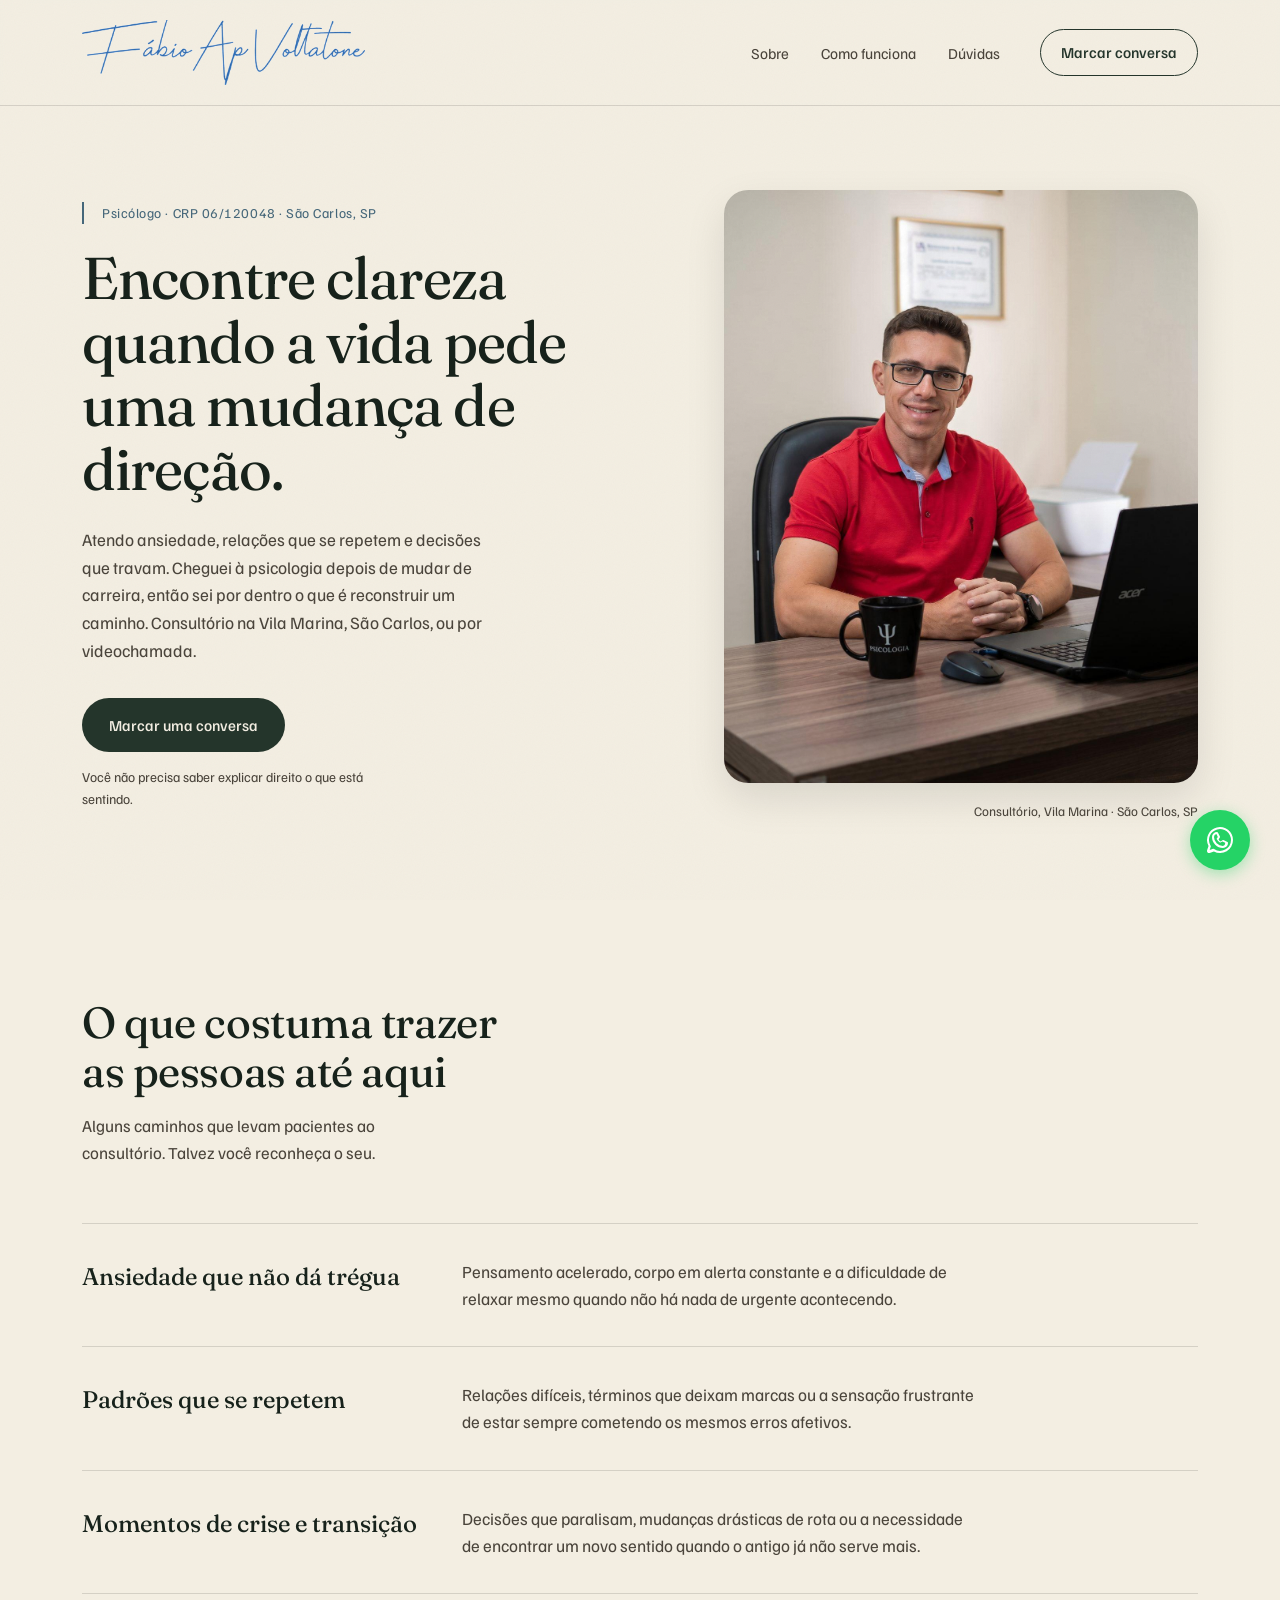
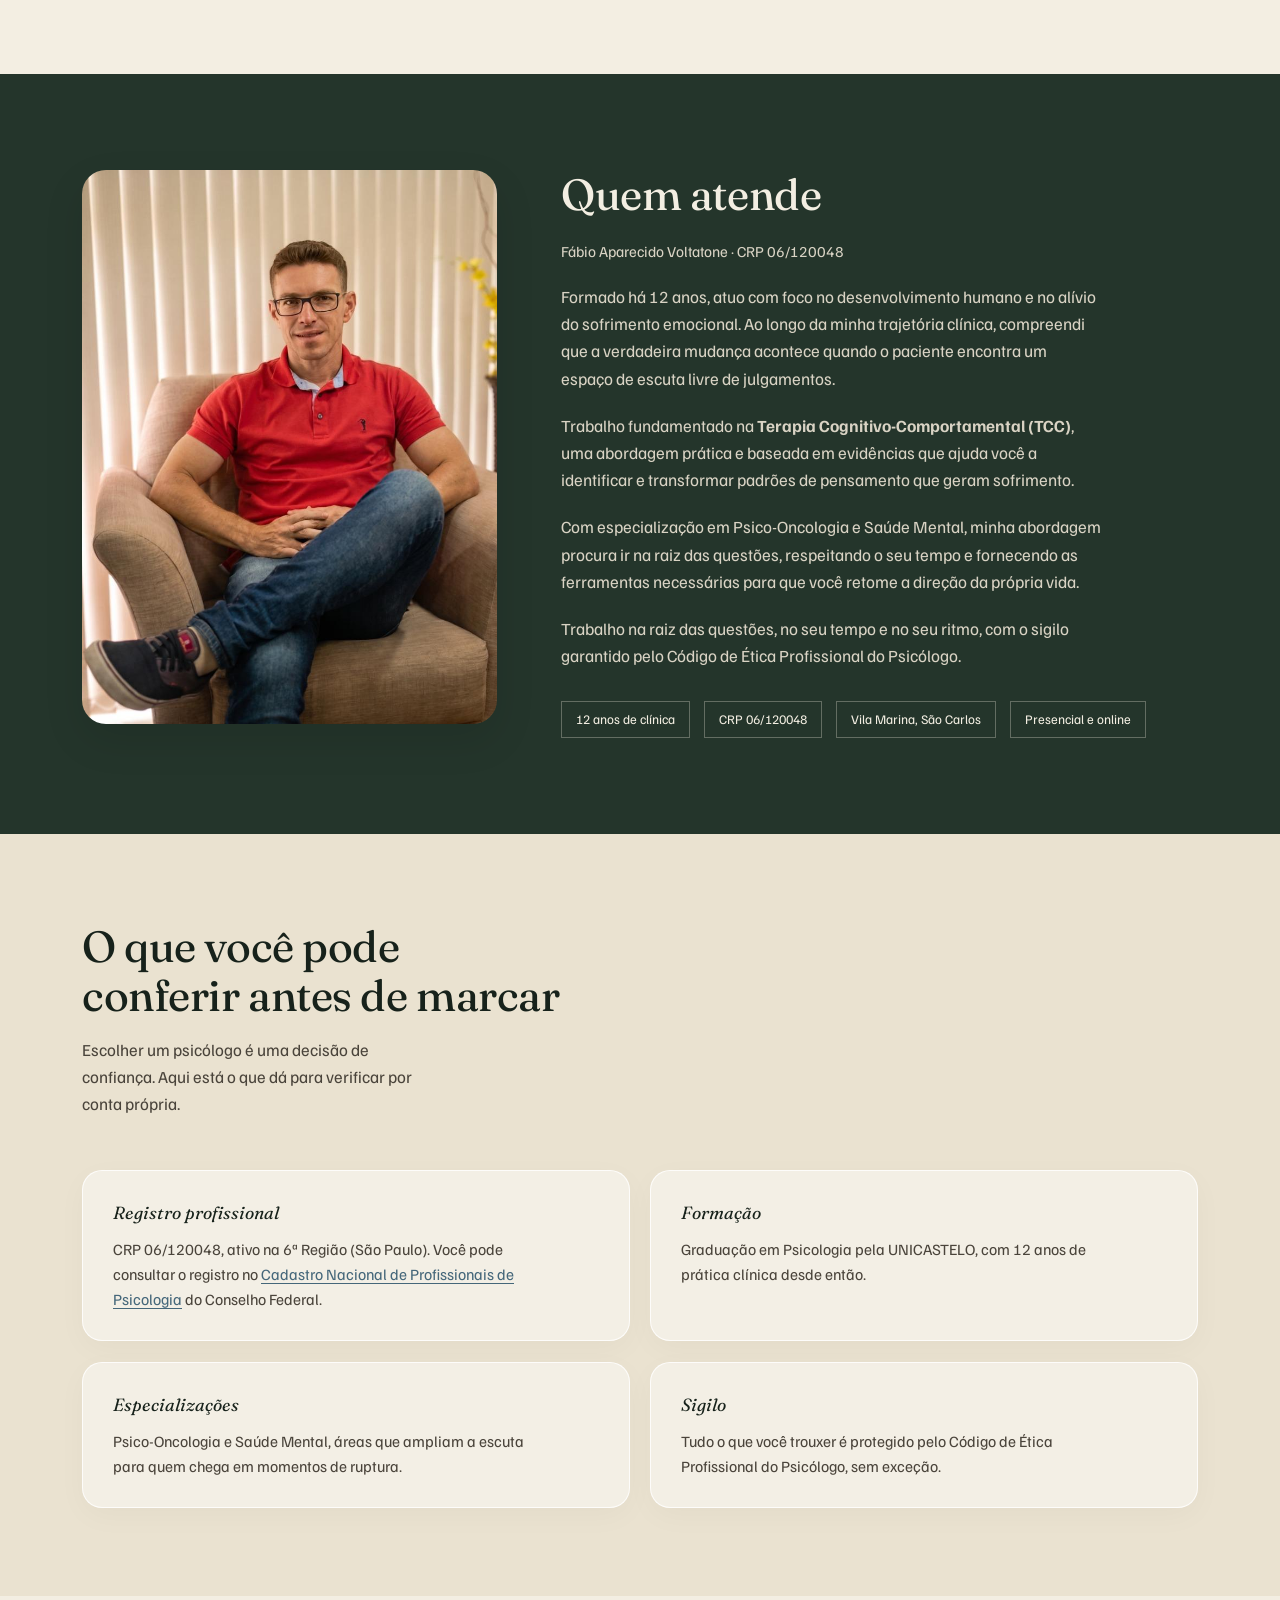
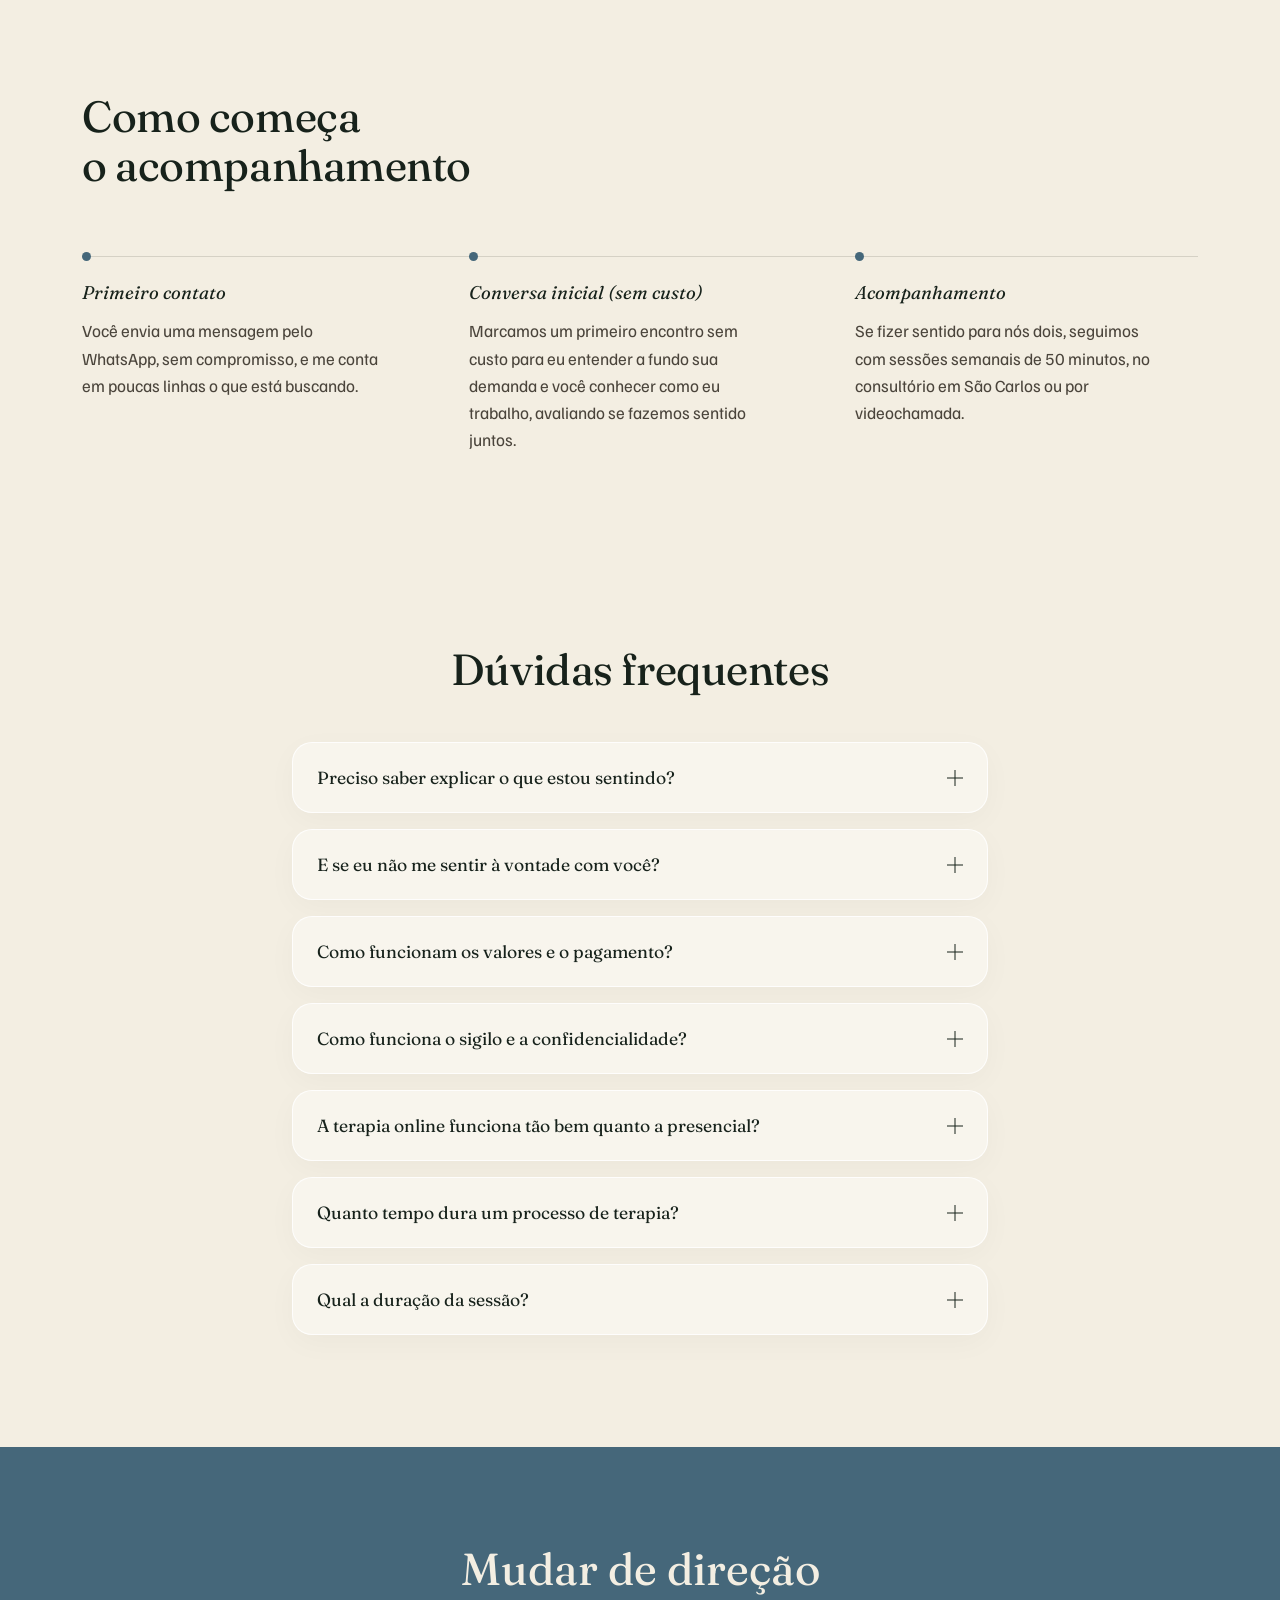
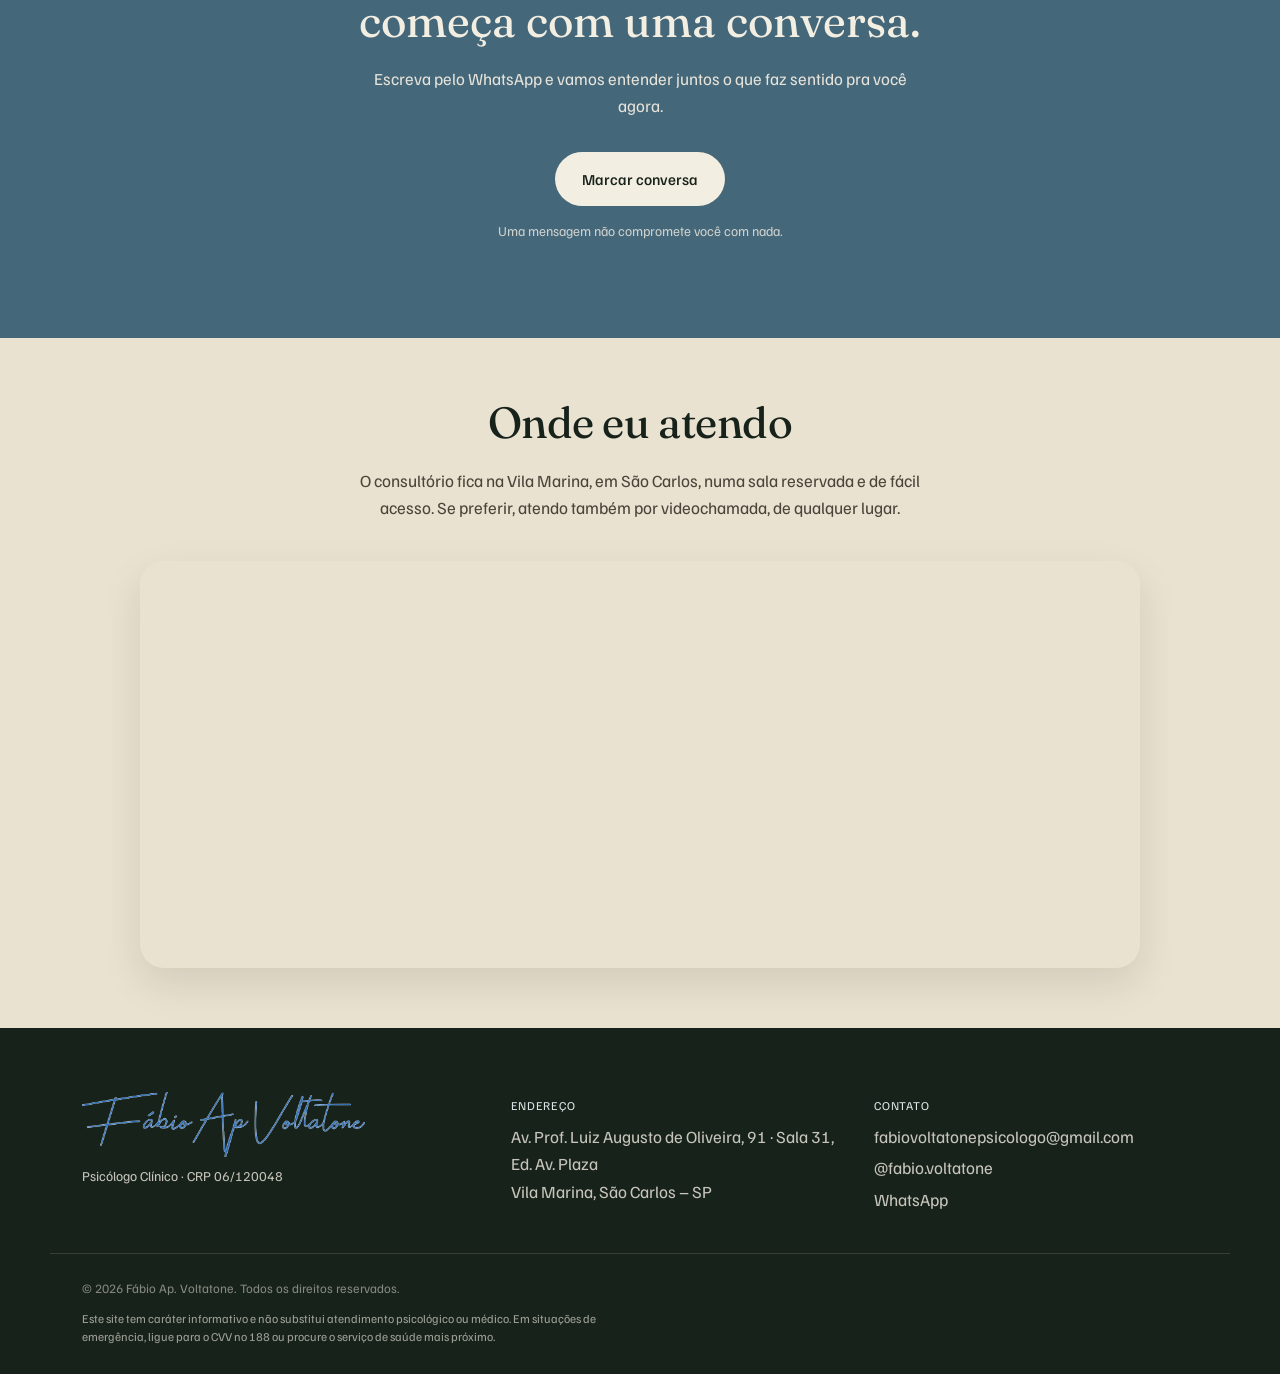
==== commit 9d1bcfa6: "feat: apply Priscila feedback (TCC text, free initial chat, change photo) and compress images" ====
--- a/index.html
+++ b/index.html
@@ -237,15 +237,16 @@
             <div class="container about-grid">
                 <div class="about-figure reveal-slide-left" style="transition-delay: 0s">
                     <div class="about-photo">
-                        <img src="assets/img/fabio-headshot.jpeg" alt="Retrato de Fábio Voltatone, psicólogo clínico CRP 06/120048" width="1200" height="1607" loading="lazy" decoding="async">
+                        <img src="assets/img/fabio-sitting.jpg" alt="Fábio Voltatone, psicólogo" width="1200" height="1607" loading="lazy" decoding="async">
                     </div>
                 </div>
                 <div class="about-copy reveal-slide-left" style="transition-delay: 0.15s">
                     <h2 class="section-title">Quem atende</h2>
                     <p class="about-name">Fábio Aparecido Voltatone &middot; CRP 06/120048</p>
 
-                    <p>Sou psicólogo clínico há 12 anos, formado pela UNICASTELO. Cheguei à psicologia depois de uma mudança grande de carreira, um recomeço que me ensinou, na prática, o que significa reconstruir um caminho quando o antigo para de fazer sentido.</p>
-                    <p>Me especializei em Psico-Oncologia e Saúde Mental. Acompanhar pessoas em momentos-limite me ensinou duas coisas que levo para todo atendimento: não ter pressa, e não desviar do assunto difícil quando ele finalmente aparece.</p>
+                    <p>Formado há 12 anos, atuo com foco no desenvolvimento humano e no alívio do sofrimento emocional. Ao longo da minha trajetória clínica, compreendi que a verdadeira mudança acontece quando o paciente encontra um espaço de escuta livre de julgamentos.</p>
+                    <p>Trabalho fundamentado na <strong>Terapia Cognitivo-Comportamental (TCC)</strong>, uma abordagem prática e baseada em evidências que ajuda você a identificar e transformar padrões de pensamento que geram sofrimento.</p>
+                    <p>Com especialização em Psico-Oncologia e Saúde Mental, minha abordagem procura ir na raiz das questões, respeitando o seu tempo e fornecendo as ferramentas necessárias para que você retome a direção da própria vida.</p>
                     <p>Trabalho na raiz das questões, no seu tempo e no seu ritmo, com o sigilo garantido pelo Código de Ética Profissional do Psicólogo.</p>
 
                     <ul class="about-facts">
@@ -298,8 +299,8 @@
                         <p>Você envia uma mensagem pelo WhatsApp, sem compromisso, e me conta em poucas linhas o que está buscando.</p>
                     </div>
                     <div class="step reveal-up" style="transition-delay: 0.15s">
-                        <span class="step-label">Conversa inicial</span>
-                        <p>Marcamos um primeiro encontro para eu entender a fundo sua demanda e você conhecer como eu trabalho, antes de decidir qualquer coisa.</p>
+                        <span class="step-label">Conversa inicial (sem custo)</span>
+                        <p>Marcamos um primeiro encontro sem custo para eu entender a fundo sua demanda e você conhecer como eu trabalho, avaliando se fazemos sentido juntos.</p>
                     </div>
                     <div class="step reveal-up" style="transition-delay: 0.3s">
                         <span class="step-label">Acompanhamento</span>
--- a/assets/css/style.css
+++ b/assets/css/style.css
@@ -539,7 +539,6 @@
 
     .hero-grid { grid-template-columns: 1fr; }
     .hero-figure { order: -1; }
-    .hero-photo { transform: none; box-shadow: 8px 10px 0 var(--slate-soft); }
     .hero-title { max-width: none; }
 
     .about-grid { grid-template-columns: 1fr; }
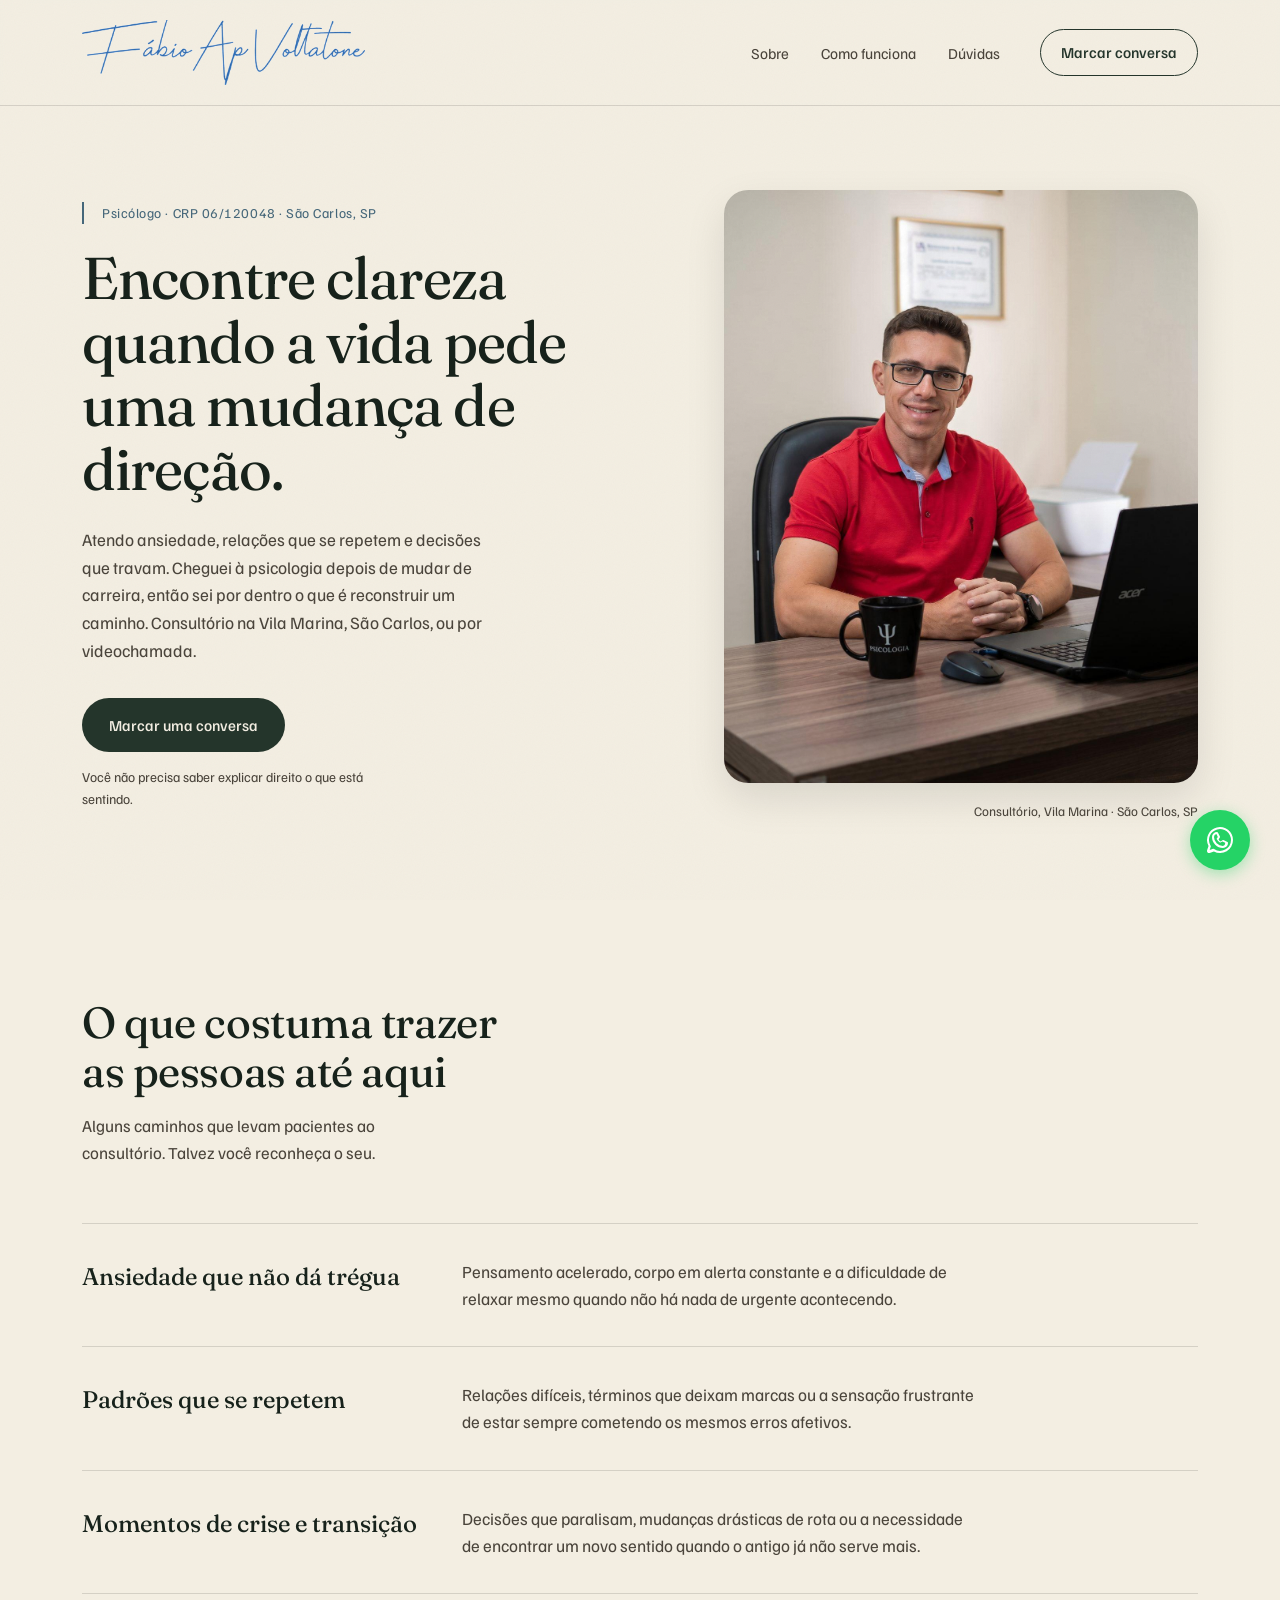
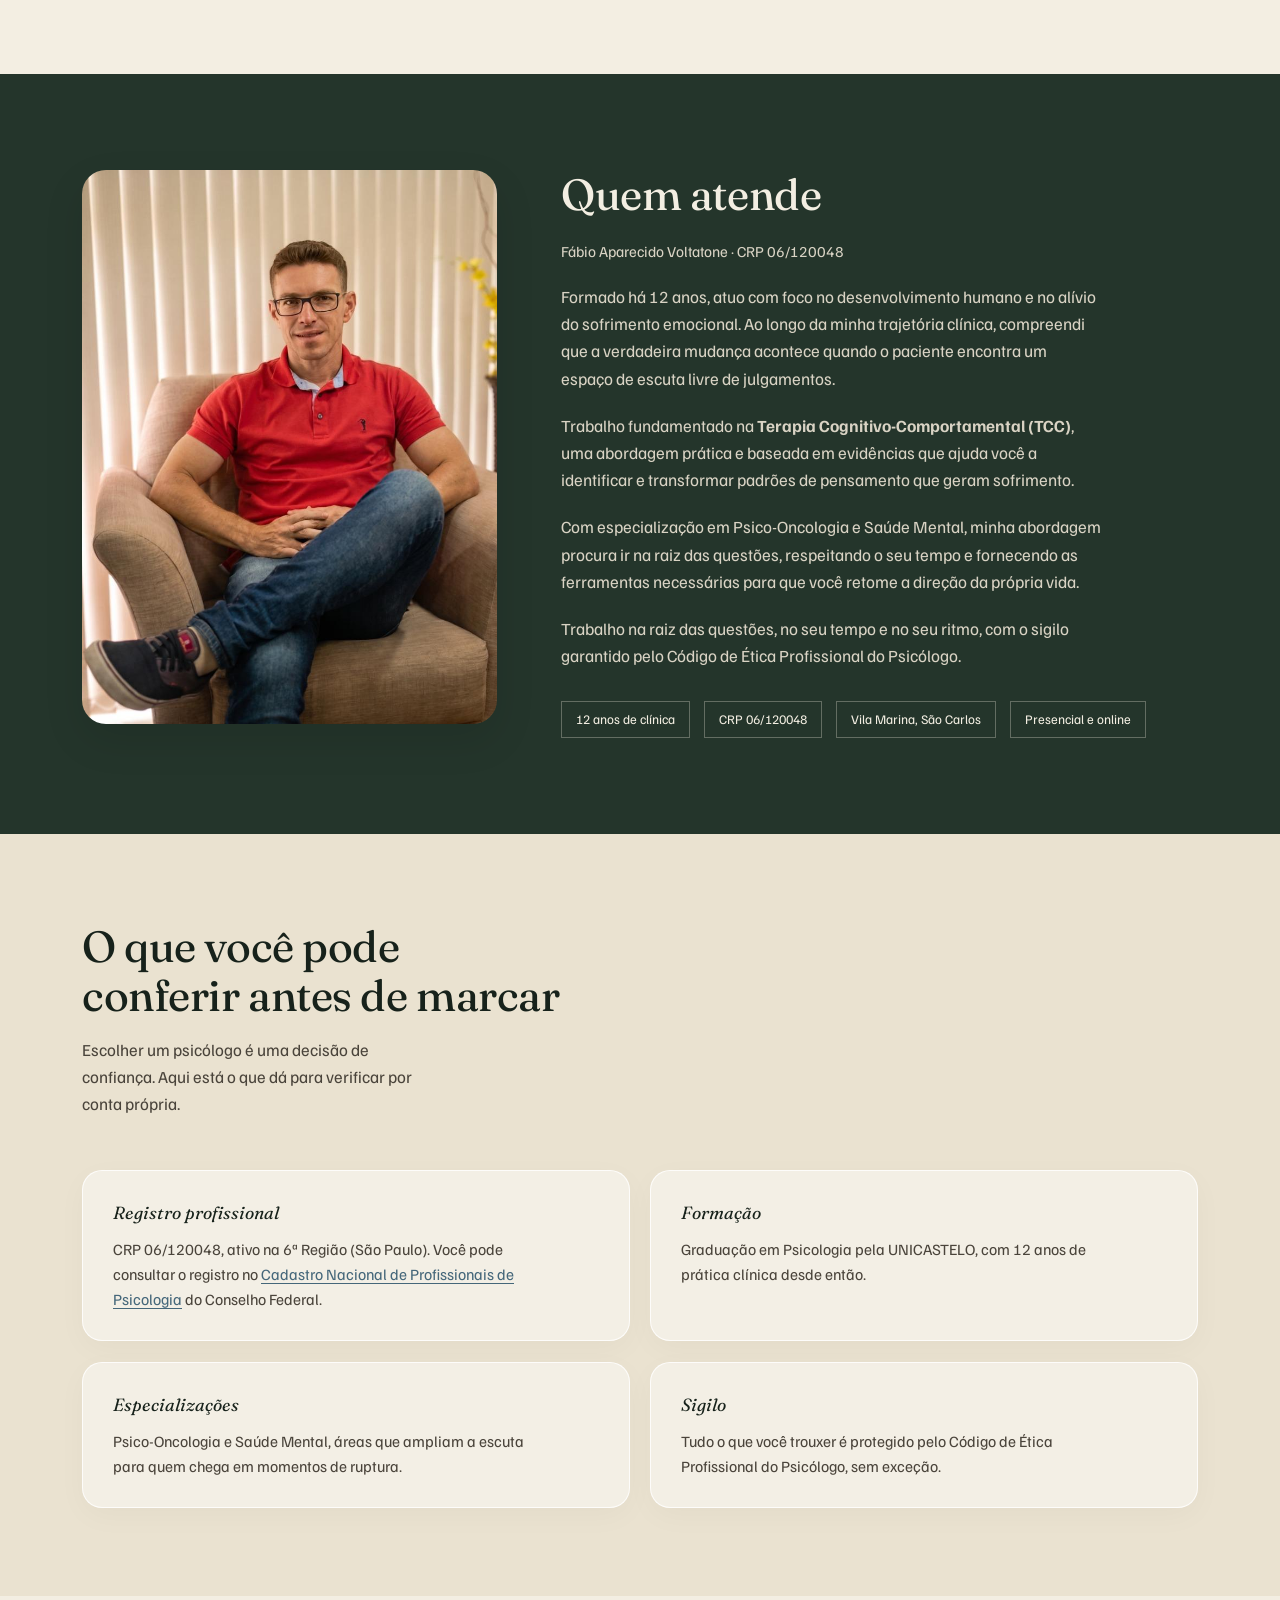
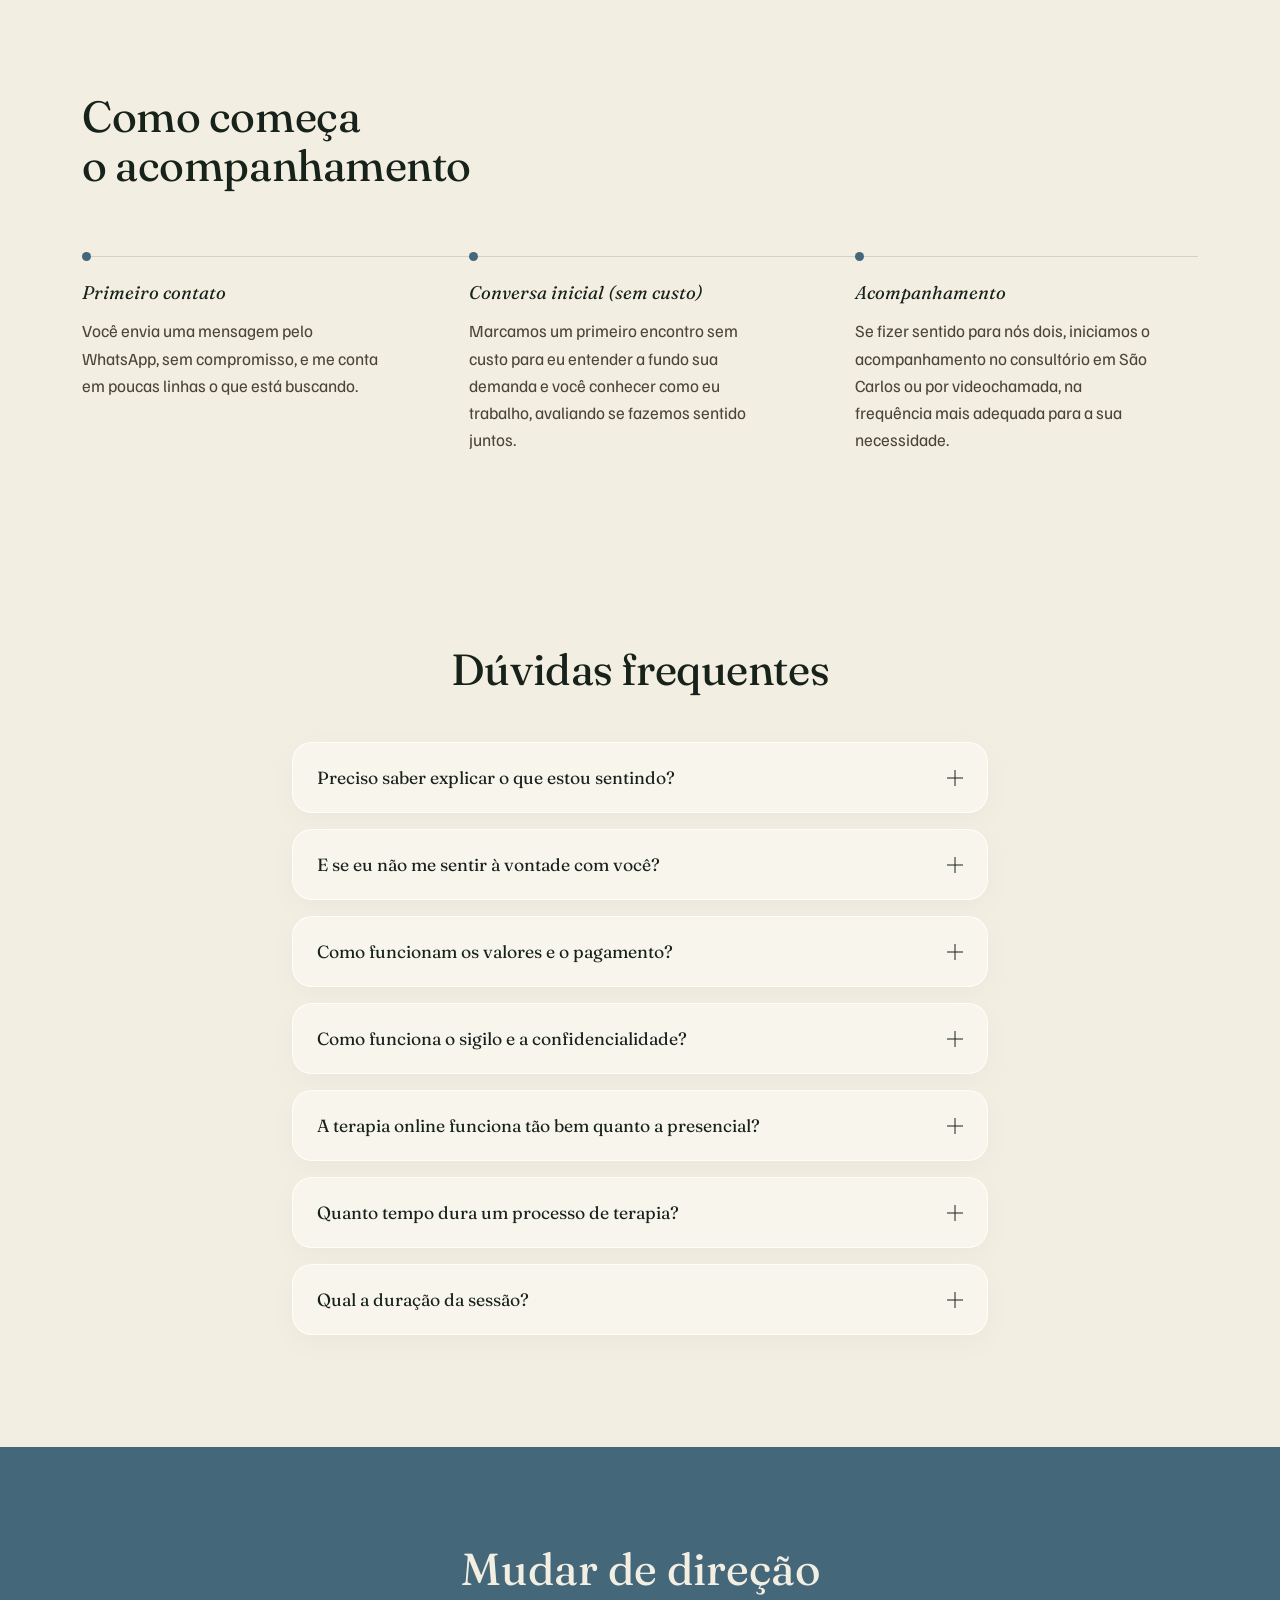
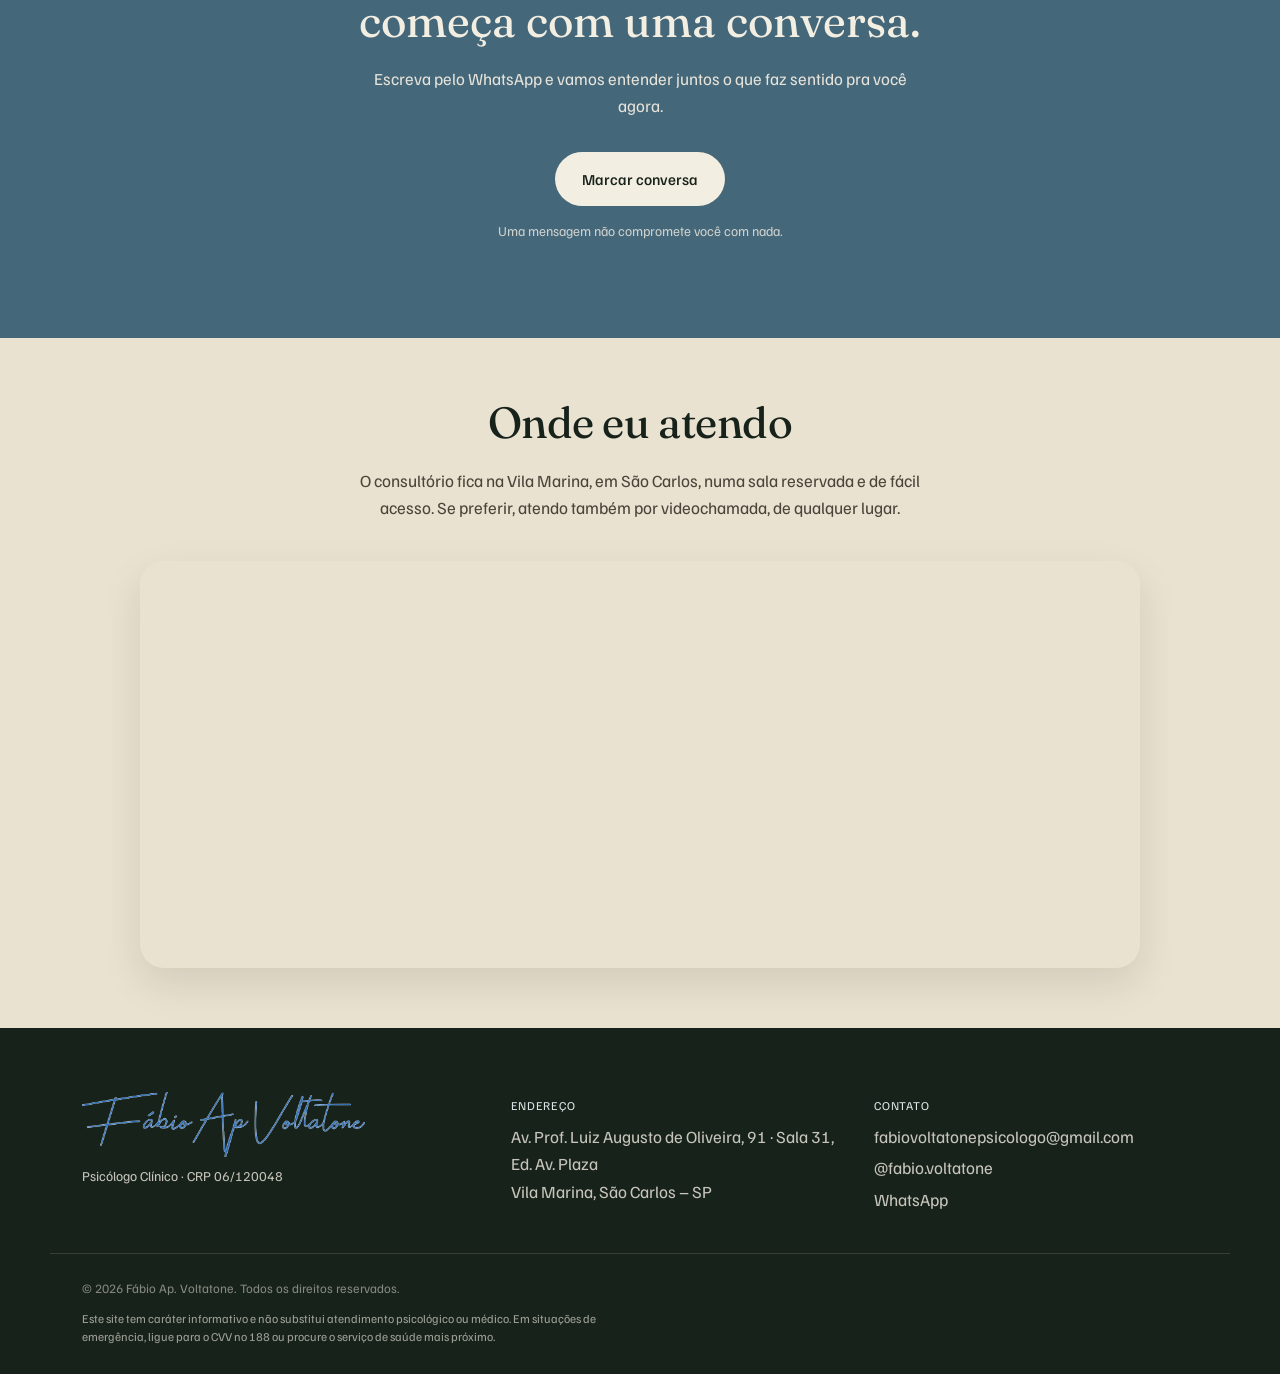
==== commit d27fd715: "fix: remove specific periodicity from Acompanhamento step" ====
--- a/index.html
+++ b/index.html
@@ -304,7 +304,7 @@
                     </div>
                     <div class="step reveal-up" style="transition-delay: 0.3s">
                         <span class="step-label">Acompanhamento</span>
-                        <p>Se fizer sentido para nós dois, seguimos com sessões semanais de 50 minutos, no consultório em São Carlos ou por videochamada.</p>
+                        <p>Se fizer sentido para nós dois, iniciamos o acompanhamento no consultório em São Carlos ou por videochamada, na frequência mais adequada para a sua necessidade.</p>
                     </div>
                 </div>
             </div>
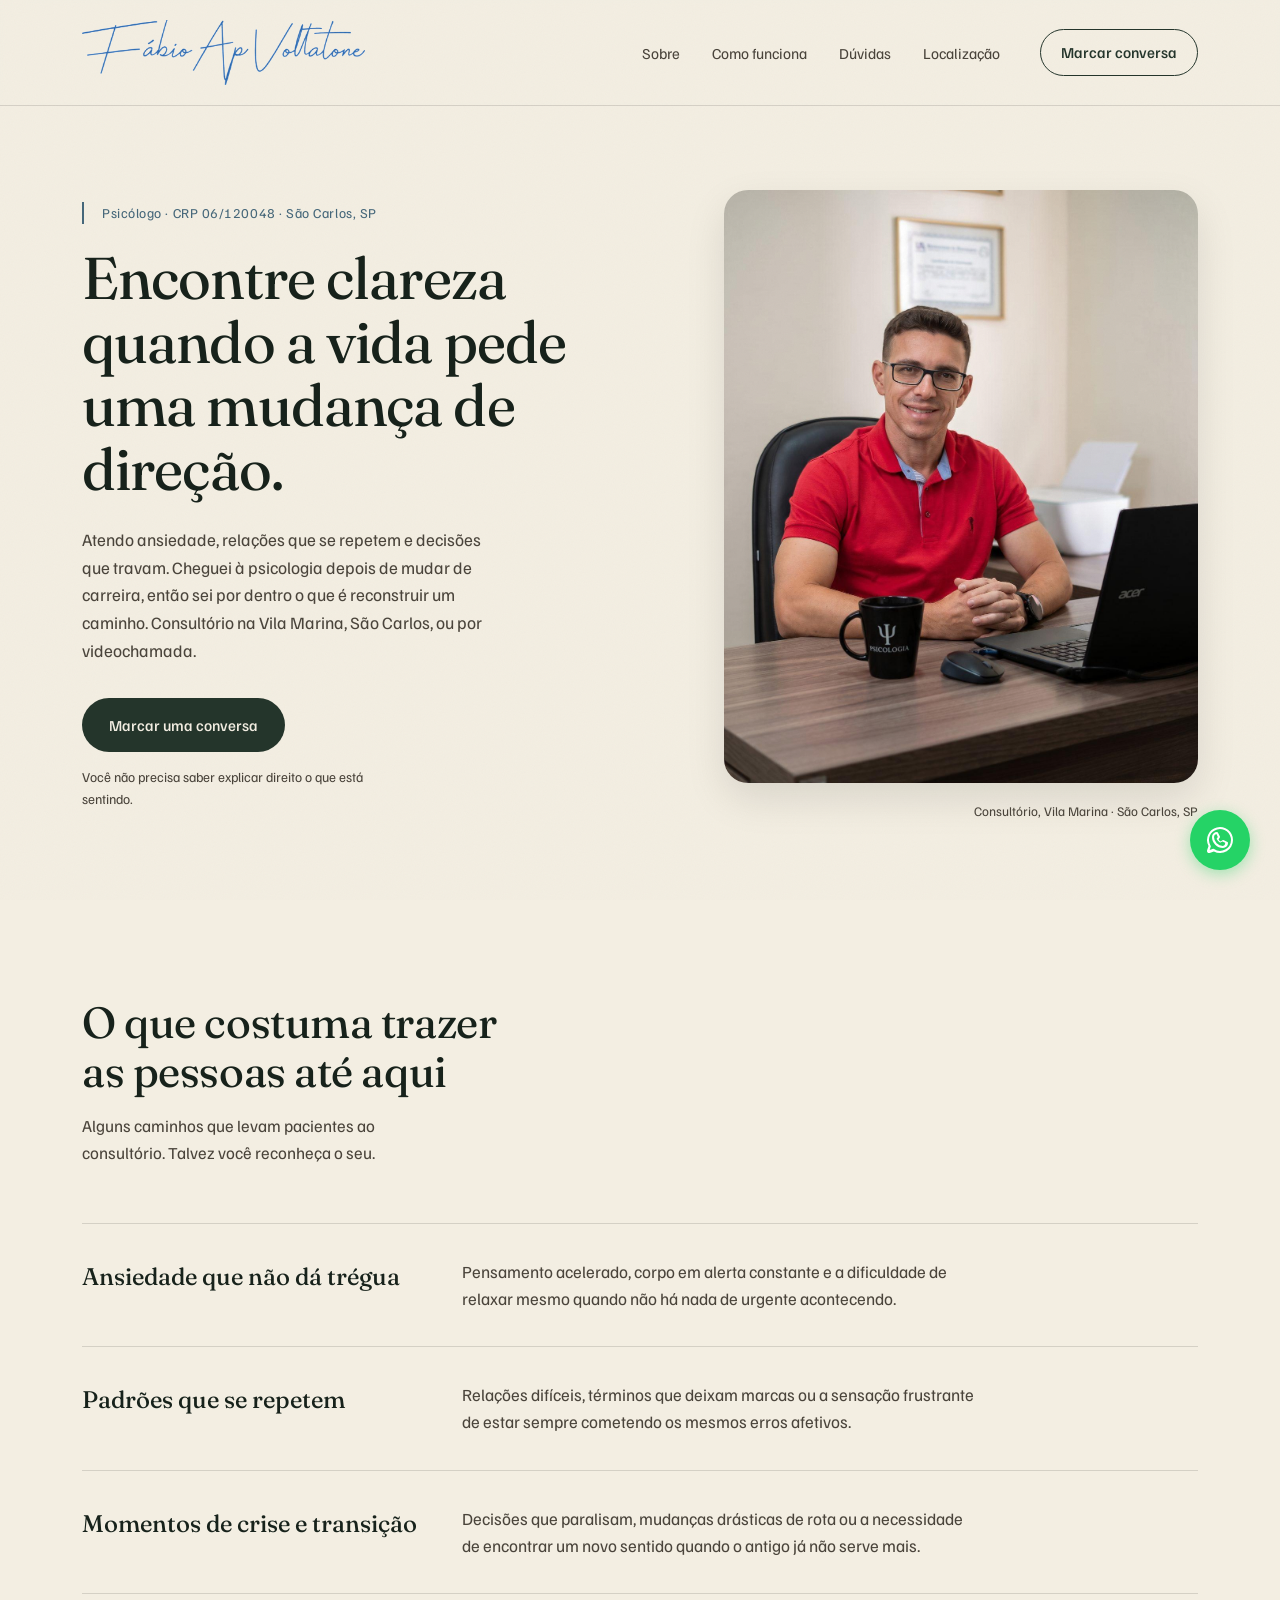
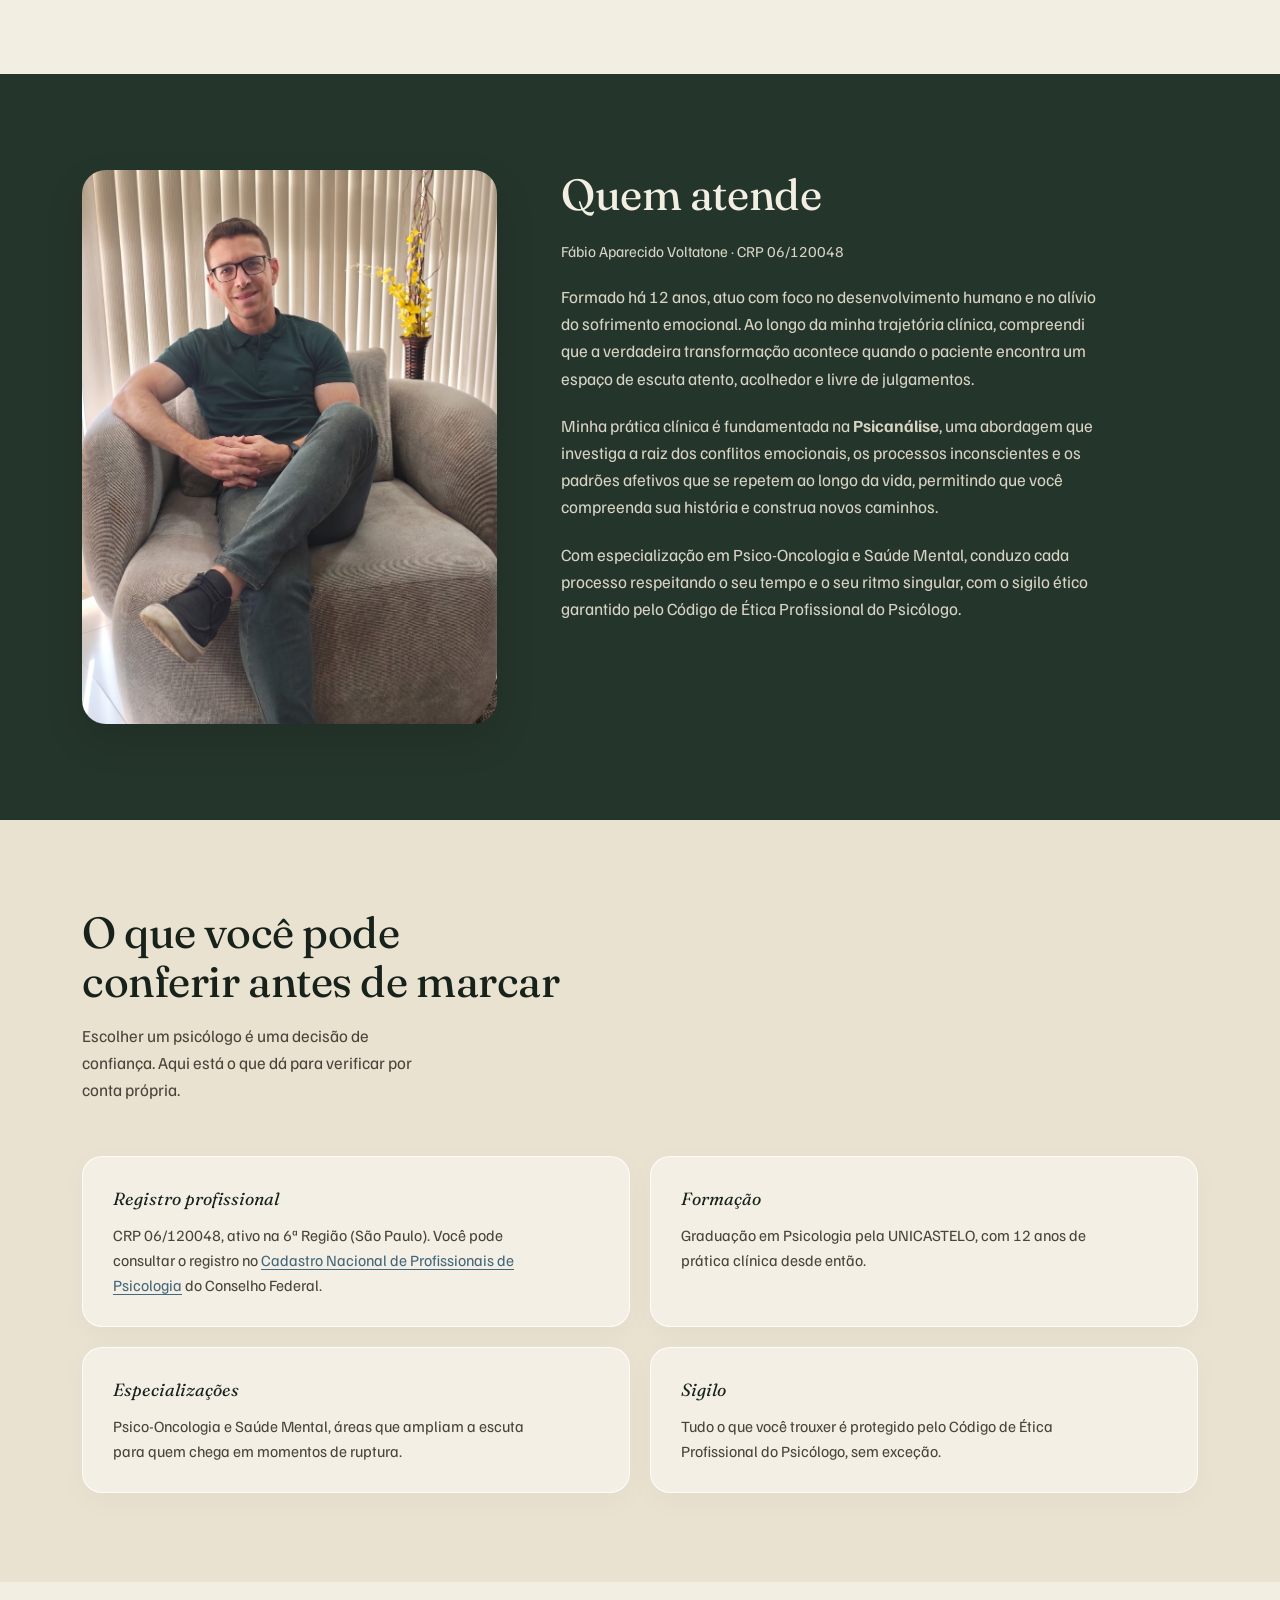
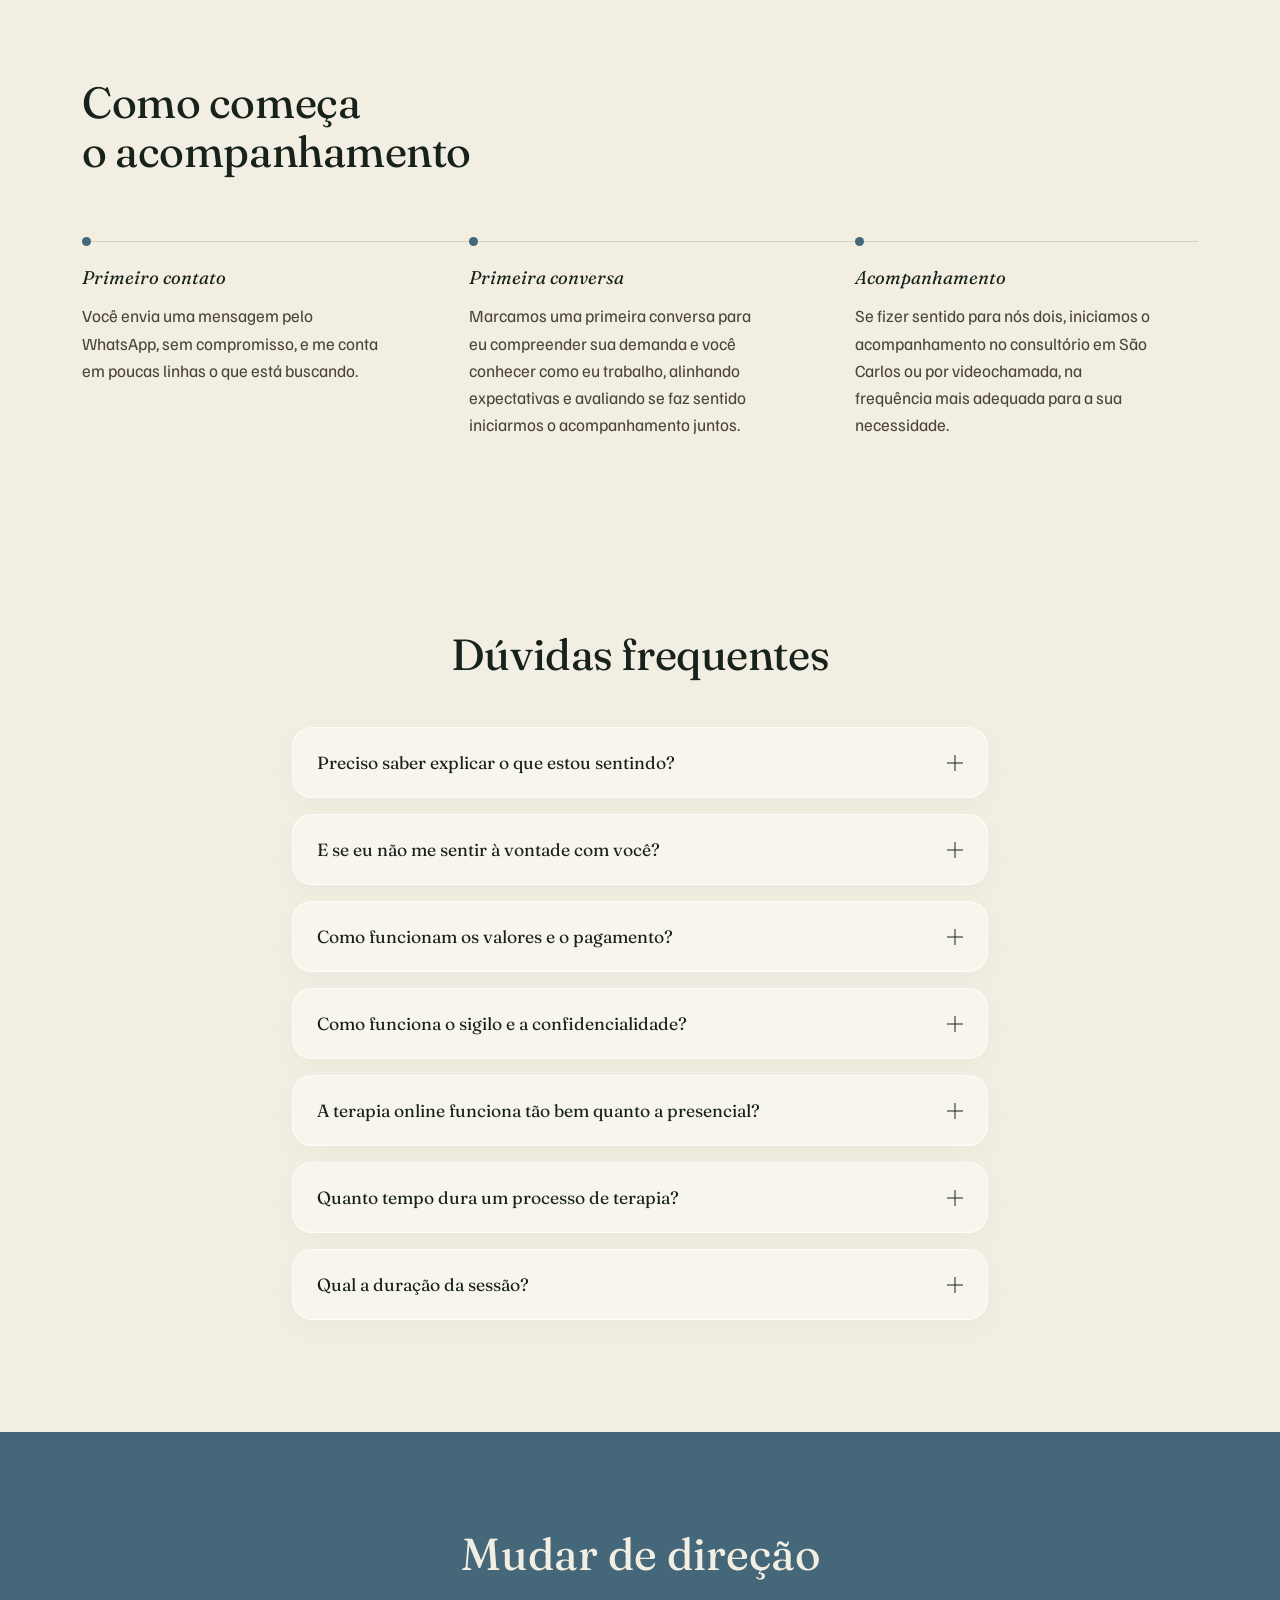
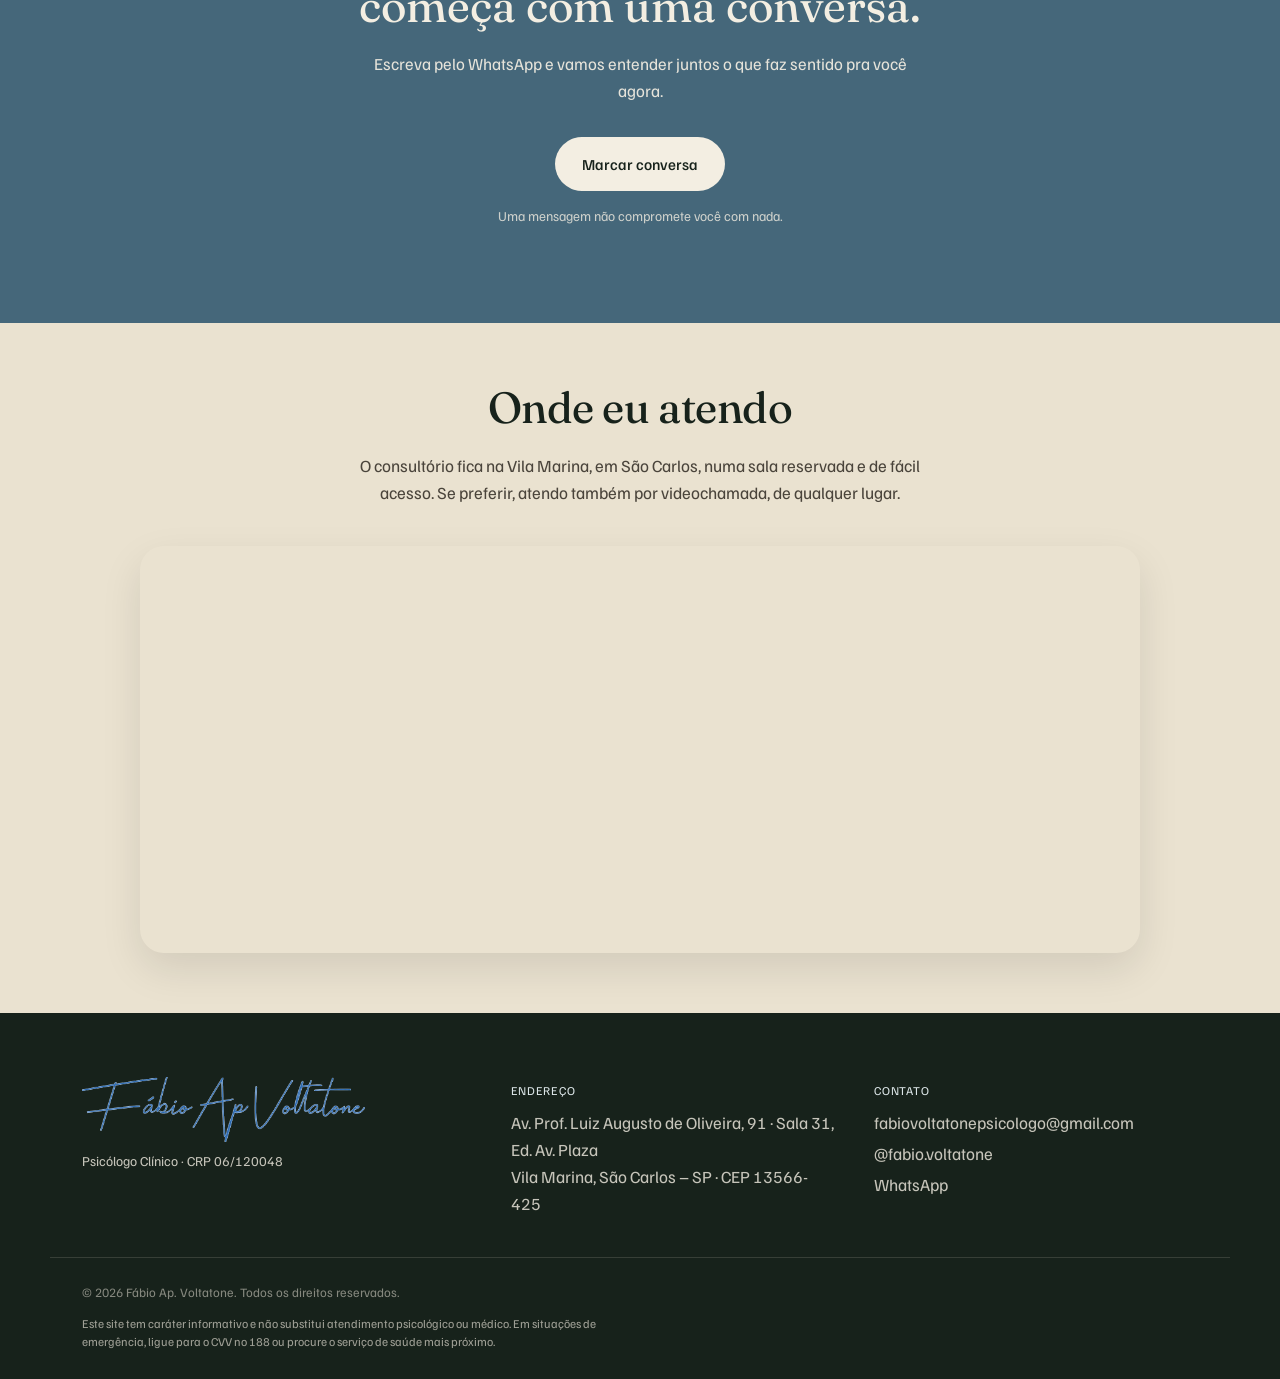
==== commit 9bc0ae2a: "feat: otimizacao completa de SEO, GEO, Schema.org e preparacao para LLMs e IAs" ====
--- a/index.html
+++ b/index.html
@@ -4,13 +4,27 @@
     <meta charset="UTF-8">
     <meta name="viewport" content="width=device-width, initial-scale=1.0">
 
-    <title>Psicólogo em São Carlos | Fábio Voltatone &middot; CRP 06/120048</title>
-    <meta name="description" content="Psicólogo clínico em São Carlos há 12 anos. Atendimento para ansiedade, relações e momentos de transição. Consultório na Vila Marina ou online. CRP 06/120048.">
+    <title>Psicólogo em São Carlos | Fábio Voltatone &middot; CRP 06/120048 &middot; Presencial e Online</title>
+    <meta name="description" content="Psicólogo clínico em São Carlos há 12 anos. Atendimento para ansiedade, conflitos em relacionamentos e transições de vida. Consultório na Vila Marina, São Carlos/SP ou online. CRP 06/120048.">
+    <meta name="keywords" content="psicólogo em são carlos, psicologia clínica são carlos sp, psicólogo vila marina são carlos, psicanálise são carlos, terapia ansiedade são carlos, psicólogo online sp brasil, fábio aparecido voltatone, crp 06 120048, psicoterapia adulto são carlos">
     <meta name="author" content="Fábio Aparecido Voltatone">
-    <meta name="robots" content="index, follow">
+    <meta name="robots" content="index, follow, max-image-preview:large, max-snippet:-1, max-video-preview:-1">
     <meta name="theme-color" content="#24352B">
 
-    <!-- TODO: trocar pelo domínio final quando o site subir -->
+    <!-- Metadados de Geolocalização (GEO / Local SEO) -->
+    <meta name="geo.region" content="BR-SP">
+    <meta name="geo.placename" content="São Carlos">
+    <meta name="geo.position" content="-22.0185;-47.8906">
+    <meta name="ICBM" content="-22.0185, -47.8906">
+    <meta name="city" content="São Carlos">
+    <meta name="state" content="SP">
+    <meta name="country" content="BR">
+
+    <!-- Informações para LLMs e IAs (Generative Engine Optimization - GEO/AIO) -->
+    <link rel="alternate" type="text/plain" href="https://www.fabiovoltatone.com.br/llms.txt" title="LLM Knowledge File">
+    <link rel="help" type="text/markdown" href="https://www.fabiovoltatone.com.br/llms.txt" title="Informações estruturadas para Inteligência Artificial">
+
+    <!-- Canonical URL -->
     <link rel="canonical" href="https://www.fabiovoltatone.com.br/">
 
     <!-- Favicons -->
@@ -20,15 +34,26 @@
     <link rel="apple-touch-icon" sizes="180x180" href="/assets/img/favicon/apple-touch-icon.png">
     <link rel="manifest" href="/site.webmanifest">
 
-    <!-- Open Graph / compartilhamento em WhatsApp e redes -->
-    <meta property="og:type" content="website">
+    <!-- Open Graph / Redes Sociais e WhatsApp -->
+    <meta property="og:type" content="profile">
     <meta property="og:locale" content="pt_BR">
-    <meta property="og:site_name" content="Fábio Voltatone | Psicólogo">
-    <meta property="og:title" content="Psicólogo em São Carlos | Fábio Voltatone">
-    <meta property="og:description" content="Atendimento para ansiedade, relações que se repetem e momentos de transição. Consultório na Vila Marina, São Carlos, ou online.">
+    <meta property="og:site_name" content="Fábio Voltatone | Psicólogo Clínico em São Carlos">
+    <meta property="og:title" content="Psicólogo em São Carlos | Fábio Voltatone &middot; CRP 06/120048">
+    <meta property="og:description" content="Psicólogo clínico há 12 anos. Atendimento para ansiedade, relações que se repetem e momentos de transição. Consultório na Vila Marina, São Carlos/SP, ou online.">
     <meta property="og:url" content="https://www.fabiovoltatone.com.br/">
-    <meta property="og:image" content="https://www.fabiovoltatone.com.br/assets/img/fabio-headshot.jpeg">
+    <meta property="og:image" content="https://www.fabiovoltatone.com.br/assets/img/fotofabiopsicologo.jpeg">
+    <meta property="og:image:secure_url" content="https://www.fabiovoltatone.com.br/assets/img/fotofabiopsicologo.jpeg">
+    <meta property="og:image:type" content="image/jpeg">
+    <meta property="og:image:width" content="1200">
+    <meta property="og:image:height" content="1600">
+    <meta property="og:image:alt" content="Fábio Aparecido Voltatone - Psicólogo Clínico CRP 06/120048 em São Carlos SP">
+
+    <!-- Twitter Card -->
     <meta name="twitter:card" content="summary_large_image">
+    <meta name="twitter:title" content="Psicólogo em São Carlos | Fábio Voltatone &middot; CRP 06/120048">
+    <meta name="twitter:description" content="Psicólogo clínico em São Carlos (Vila Marina) e online. Psicoterapia individual para adultos com foco em ansiedade e transições de vida.">
+    <meta name="twitter:image" content="https://www.fabiovoltatone.com.br/assets/img/fotofabiopsicologo.jpeg">
+    <meta name="twitter:image:alt" content="Fábio Voltatone - Psicólogo Clínico">
 
     <!-- Google Fonts -->
     <link rel="preconnect" href="https://fonts.googleapis.com">
@@ -37,7 +62,7 @@
 
     <link rel="stylesheet" href="assets/css/style.css">
 
-    <!-- Rede de segurança: sem JS, o conteúdo aparece igual em vez de ficar invisível -->
+    <!-- Rede de segurança: sem JS, o conteúdo aparece normalmente -->
     <noscript>
         <style>
             [class*="reveal-"] {
@@ -48,106 +73,233 @@
         </style>
     </noscript>
 
-    <!-- Dados estruturados: ajuda o Google a entender que é um psicólogo com consultório em São Carlos -->
+    <!-- Dados Estruturados Avançados (Schema.org JSON-LD) para Google, Bing, Apple Maps e IAs Generativas (ChatGPT, Perplexity, Gemini) -->
     <script type="application/ld+json">
     {
       "@context": "https://schema.org",
-      "@type": "Psychologist",
-      "name": "Fábio Aparecido Voltatone | Psicólogo Clínico",
-      "description": "Psicólogo clínico em São Carlos, SP. Atendimento para ansiedade, conflitos em relacionamentos e momentos de transição, presencial e online.",
-      "url": "https://www.fabiovoltatone.com.br/",
-      "image": "https://www.fabiovoltatone.com.br/assets/img/fabio-headshot.jpeg",
-      "telephone": "+5516991437766",
-      "email": "fabiovoltatonepsicologo@gmail.com",
-      "priceRange": "$$",
-      "address": {
-        "@type": "PostalAddress",
-        "streetAddress": "Av. Prof. Luiz Augusto de Oliveira, 91, Sala 31, Ed. Av. Plaza",
-        "addressLocality": "São Carlos",
-        "addressRegion": "SP",
-        "addressCountry": "BR"
-      },
-      "areaServed": [
-        { "@type": "City", "name": "São Carlos" },
-        { "@type": "Country", "name": "Brasil" }
-      ],
-      "availableService": [
-        { "@type": "MedicalTherapy", "name": "Psicoterapia individual para adultos" },
-        { "@type": "MedicalTherapy", "name": "Atendimento psicológico online" }
-      ],
-      "sameAs": ["https://instagram.com/fabio.voltatone"],
-      "founder": {
-        "@type": "Person",
-        "name": "Fábio Aparecido Voltatone",
-        "jobTitle": "Psicólogo Clínico",
-        "identifier": "CRP 06/120048",
-        "alumniOf": { "@type": "CollegeOrUniversity", "name": "UNICASTELO" },
-        "knowsAbout": ["Psico-Oncologia", "Saúde Mental", "Psicoterapia de adultos"]
-      }
-    }
-    </script>
-
-    <!-- Dados estruturados do FAQ: pode fazer as respostas aparecerem direto no resultado do Google -->
-    <script type="application/ld+json">
-    {
-      "@context": "https://schema.org",
-      "@type": "FAQPage",
-      "mainEntity": [
+      "@graph": [
         {
-          "@type": "Question",
-          "name": "Preciso saber explicar o que estou sentindo?",
-          "acceptedAnswer": {
-            "@type": "Answer",
-            "text": "Não. Muita gente chega justamente porque não consegue nomear o que está acontecendo. Organizar isso em palavras é parte do trabalho, não um pré-requisito para começar."
+          "@type": ["Psychologist", "LocalBusiness", "MedicalBusiness", "ProfessionalService"],
+          "@id": "https://www.fabiovoltatone.com.br/#psychologist",
+          "name": "Fábio Aparecido Voltatone | Psicólogo Clínico",
+          "alternateName": "Psicólogo Fábio Voltatone",
+          "legalName": "Fábio Aparecido Voltatone",
+          "description": "Psicólogo clínico há 12 anos em São Carlos, SP. Atendimento psicoterapêutico para adultos (ansiedade, conflitos afetivos, momentos de crise e transição de vida). Consultório presencial na Vila Marina em São Carlos e atendimento online para todo o Brasil e exterior.",
+          "url": "https://www.fabiovoltatone.com.br/",
+          "logo": "https://www.fabiovoltatone.com.br/assets/img/logo_fabio.png",
+          "image": "https://www.fabiovoltatone.com.br/assets/img/fotofabiopsicologo.jpeg",
+          "telephone": "+55-16-99143-7766",
+          "email": "fabiovoltatonepsicologo@gmail.com",
+          "priceRange": "$$",
+          "paymentAccepted": "Pix, Transferência Bancária",
+          "currenciesAccepted": "BRL",
+          "address": {
+            "@type": "PostalAddress",
+            "streetAddress": "Av. Prof. Luiz Augusto de Oliveira, 91, Sala 31, Edifício Avenida Plaza",
+            "addressLocality": "São Carlos",
+            "addressRegion": "SP",
+            "postalCode": "13566-425",
+            "addressCountry": "BR"
+          },
+          "geo": {
+            "@type": "GeoCoordinates",
+            "latitude": -22.0185,
+            "longitude": -47.8906
+          },
+          "hasMap": "https://maps.google.com/maps?q=Av.+Prof.+Luiz+Augusto+de+Oliveira,+91+-+Vila+Marina,+S%C3%A3o+Carlos+-+SP",
+          "openingHoursSpecification": [
+            {
+              "@type": "OpeningHoursSpecification",
+              "dayOfWeek": ["Monday", "Tuesday", "Wednesday", "Thursday", "Friday"],
+              "opens": "08:00",
+              "closes": "20:00"
+            },
+            {
+              "@type": "OpeningHoursSpecification",
+              "dayOfWeek": ["Saturday"],
+              "opens": "08:00",
+              "closes": "13:00"
+            }
+          ],
+          "areaServed": [
+            { "@type": "City", "name": "São Carlos", "sameAs": "https://pt.wikipedia.org/wiki/S%C3%A3o_Carlos" },
+            { "@type": "City", "name": "Ibaté" },
+            { "@type": "City", "name": "Araraquara" },
+            { "@type": "City", "name": "Ribeirão Preto" },
+            { "@type": "AdministrativeArea", "name": "Estado de São Paulo" },
+            { "@type": "Country", "name": "Brasil" },
+            { "@type": "Place", "name": "Atendimento Online Internacional" }
+          ],
+          "availableService": [
+            {
+              "@type": "MedicalTherapy",
+              "name": "Psicoterapia Individual para Adultos em São Carlos (Presencial)",
+              "description": "Sessões presenciais de psicoterapia com fundamentação psicanalítica no consultório na Vila Marina em São Carlos/SP."
+            },
+            {
+              "@type": "MedicalTherapy",
+              "name": "Psicoterapia Online para Adultos",
+              "description": "Atendimento psicológico individual por videochamada para todo o Brasil e brasileiros no exterior, autorizado pelo CFP."
+            },
+            {
+              "@type": "MedicalTherapy",
+              "name": "Atendimento Psicológico para Ansiedade e Crises Emocionais",
+              "description": "Espaço de escuta qualificada para tratamento da ansiedade, aceleração do pensamento, angústia e sobrecarga mental."
+            },
+            {
+              "@type": "MedicalTherapy",
+              "name": "Acompanhamento em Psico-Oncologia e Saúde Mental",
+              "description": "Suporte e acompanhamento emocional especializado para pacientes e familiares enfrentando momentos de ruptura, luto e tratamento de saúde."
+            }
+          ],
+          "sameAs": [
+            "https://instagram.com/fabio.voltatone",
+            "https://cadastro.cfp.org.br/"
+          ],
+          "founder": {
+            "@id": "https://www.fabiovoltatone.com.br/#person"
           }
         },
         {
-          "@type": "Question",
-          "name": "E se eu não me sentir à vontade com você?",
-          "acceptedAnswer": {
-            "@type": "Answer",
-            "text": "A relação com o psicólogo precisa funcionar, e nem sempre funciona logo de cara. Você pode interromper quando quiser, sem justificativa. Se for o caso, indico colegas de confiança com outra abordagem ou outro perfil."
+          "@type": "Person",
+          "@id": "https://www.fabiovoltatone.com.br/#person",
+          "name": "Fábio Aparecido Voltatone",
+          "jobTitle": "Psicólogo Clínico",
+          "identifier": "CRP 06/120048",
+          "url": "https://www.fabiovoltatone.com.br/",
+          "image": "https://www.fabiovoltatone.com.br/assets/img/fotofabiopsicologo.jpeg",
+          "alumniOf": {
+            "@type": "CollegeOrUniversity",
+            "name": "Universidade Brasil (UNICASTELO)",
+            "sameAs": "https://pt.wikipedia.org/wiki/Universidade_Brasil"
+          },
+          "knowsAbout": [
+            "Psicanálise",
+            "Psicologia Clínica",
+            "Psico-Oncologia",
+            "Saúde Mental",
+            "Tratamento de Ansiedade",
+            "Conflitos em Relacionamentos",
+            "Transição de Carreira e Crises de Vida",
+            "Psicoterapia de Adultos",
+            "Psicoterapia Online"
+          ],
+          "worksFor": {
+            "@id": "https://www.fabiovoltatone.com.br/#psychologist"
+          },
+          "sameAs": [
+            "https://instagram.com/fabio.voltatone",
+            "https://cadastro.cfp.org.br/"
+          ]
+        },
+        {
+          "@type": "WebSite",
+          "@id": "https://www.fabiovoltatone.com.br/#website",
+          "url": "https://www.fabiovoltatone.com.br/",
+          "name": "Fábio Voltatone | Psicólogo em São Carlos SP",
+          "description": "Site oficial do Psicólogo Clínico Fábio Aparecido Voltatone (CRP 06/120048). Consultório em São Carlos/SP e atendimento online.",
+          "inLanguage": "pt-BR",
+          "publisher": {
+            "@id": "https://www.fabiovoltatone.com.br/#psychologist"
           }
         },
         {
-          "@type": "Question",
-          "name": "Como funcionam os valores e o pagamento?",
-          "acceptedAnswer": {
-            "@type": "Answer",
-            "text": "Converso sobre valores, formas de pagamento e emissão de recibo já no primeiro contato pelo WhatsApp, antes de qualquer agendamento. Você não vai descobrir nada depois."
-          }
+          "@type": "BreadcrumbList",
+          "@id": "https://www.fabiovoltatone.com.br/#breadcrumb",
+          "itemListElement": [
+            {
+              "@type": "ListItem",
+              "position": 1,
+              "name": "Início",
+              "item": "https://www.fabiovoltatone.com.br/"
+            },
+            {
+              "@type": "ListItem",
+              "position": 2,
+              "name": "Sobre o Psicólogo",
+              "item": "https://www.fabiovoltatone.com.br/#sobre"
+            },
+            {
+              "@type": "ListItem",
+              "position": 3,
+              "name": "Como Funciona o Atendimento",
+              "item": "https://www.fabiovoltatone.com.br/#como-funciona"
+            },
+            {
+              "@type": "ListItem",
+              "position": 4,
+              "name": "Dúvidas Frequentes",
+              "item": "https://www.fabiovoltatone.com.br/#duvidas"
+            },
+            {
+              "@type": "ListItem",
+              "position": 5,
+              "name": "Consultório em São Carlos",
+              "item": "https://www.fabiovoltatone.com.br/#localizacao"
+            }
+          ]
         },
         {
-          "@type": "Question",
-          "name": "Como funciona o sigilo e a confidencialidade?",
-          "acceptedAnswer": {
-            "@type": "Answer",
-            "text": "O sigilo é um dos pilares da psicoterapia. Tudo o que é compartilhado durante as sessões é tratado com total confidencialidade, conforme o Código de Ética Profissional do Psicólogo."
-          }
-        },
-        {
-          "@type": "Question",
-          "name": "A terapia online funciona tão bem quanto a presencial?",
-          "acceptedAnswer": {
-            "@type": "Answer",
-            "text": "Sim. A terapia online é reconhecida pelo Conselho Federal de Psicologia e vem se mostrando tão eficaz quanto a modalidade presencial, com a praticidade de acontecer no ambiente que você escolher."
-          }
-        },
-        {
-          "@type": "Question",
-          "name": "Quanto tempo dura um processo de terapia?",
-          "acceptedAnswer": {
-            "@type": "Answer",
-            "text": "Não existe um tempo igual para todas as pessoas. A duração depende dos objetivos, da demanda apresentada e do ritmo de cada paciente. Isso é avaliado em conjunto ao longo do processo."
-          }
-        },
-        {
-          "@type": "Question",
-          "name": "Qual a duração da sessão?",
-          "acceptedAnswer": {
-            "@type": "Answer",
-            "text": "Cada sessão tem duração de 50 minutos e acontece uma vez por semana, em um horário combinado entre nós."
-          }
+          "@type": "FAQPage",
+          "@id": "https://www.fabiovoltatone.com.br/#faq",
+          "mainEntity": [
+            {
+              "@type": "Question",
+              "name": "Preciso saber explicar o que estou sentindo?",
+              "acceptedAnswer": {
+                "@type": "Answer",
+                "text": "Não. Muita gente chega justamente porque não consegue nomear o que está acontecendo. Organizar isso em palavras é parte do trabalho, não um pré-requisito para começar."
+              }
+            },
+            {
+              "@type": "Question",
+              "name": "E se eu não me sentir à vontade com você?",
+              "acceptedAnswer": {
+                "@type": "Answer",
+                "text": "A relação com o psicólogo precisa funcionar, e nem sempre funciona logo de cara. Você pode interromper quando quiser, sem justificativa. Se for o caso, indico colegas de confiança com outra abordagem ou outro perfil."
+              }
+            },
+            {
+              "@type": "Question",
+              "name": "Como funcionam os valores e o pagamento?",
+              "acceptedAnswer": {
+                "@type": "Answer",
+                "text": "Os valores, formas de pagamento, frequência e emissão de nota fiscal (NF) são conversados e combinados de forma transparente durante a nossa primeira conversa, respeitando a sua realidade e a estrutura do processo terapêutico."
+              }
+            },
+            {
+              "@type": "Question",
+              "name": "Como funciona o sigilo e a confidencialidade?",
+              "acceptedAnswer": {
+                "@type": "Answer",
+                "text": "O sigilo é um dos pilares da psicoterapia. Tudo o que é compartilhado durante as sessões é tratado com total confidencialidade, conforme o Código de Ética Profissional do Psicólogo."
+              }
+            },
+            {
+              "@type": "Question",
+              "name": "A terapia online funciona tão bem quanto a presencial?",
+              "acceptedAnswer": {
+                "@type": "Answer",
+                "text": "Sim. A terapia online é reconhecida pelo Conselho Federal de Psicologia e vem se mostrando tão eficaz quanto a modalidade presencial, com a praticidade de acontecer no ambiente que você escolher."
+              }
+            },
+            {
+              "@type": "Question",
+              "name": "Quanto tempo dura um processo de terapia?",
+              "acceptedAnswer": {
+                "@type": "Answer",
+                "text": "Não existe um tempo igual para todas as pessoas. A duração depende dos objetivos, da demanda apresentada e do ritmo de cada paciente. Isso é avaliado em conjunto ao longo do processo."
+              }
+            },
+            {
+              "@type": "Question",
+              "name": "Qual a duração da sessão?",
+              "acceptedAnswer": {
+                "@type": "Answer",
+                "text": "Cada sessão tem duração de 50 minutos. A frequência (semanal, quinzenal ou mensal) é definida em conjunto, de acordo com a sua necessidade e o momento do acompanhamento."
+              }
+            }
+          ]
         }
       ]
     }
@@ -176,6 +328,7 @@
                     <li><a href="#sobre" class="nav-link">Sobre</a></li>
                     <li><a href="#como-funciona" class="nav-link">Como funciona</a></li>
                     <li><a href="#duvidas" class="nav-link">Dúvidas</a></li>
+                    <li><a href="#localizacao" class="nav-link">Localização</a></li>
                 </ul>
                 <a href="https://wa.me/5516991437766?text=Ol%C3%A1%2C%20F%C3%A1bio!%20Vim%20pelo%20site%20e%20gostaria%20de%20marcar%20uma%20conversa." target="_blank" rel="noopener" class="btn btn-outline nav-cta">Marcar conversa</a>
             </nav>
@@ -237,24 +390,16 @@
             <div class="container about-grid">
                 <div class="about-figure reveal-slide-left" style="transition-delay: 0s">
                     <div class="about-photo">
-                        <img src="assets/img/fabio-sitting.jpg" alt="Fábio Voltatone, psicólogo" width="1200" height="1607" loading="lazy" decoding="async">
+                        <img src="assets/img/fotofabiopsicologo.jpeg" alt="Fábio Voltatone, psicólogo" width="1792" height="2390" loading="lazy" decoding="async">
                     </div>
                 </div>
                 <div class="about-copy reveal-slide-left" style="transition-delay: 0.15s">
                     <h2 class="section-title">Quem atende</h2>
                     <p class="about-name">Fábio Aparecido Voltatone &middot; CRP 06/120048</p>
 
-                    <p>Formado há 12 anos, atuo com foco no desenvolvimento humano e no alívio do sofrimento emocional. Ao longo da minha trajetória clínica, compreendi que a verdadeira mudança acontece quando o paciente encontra um espaço de escuta livre de julgamentos.</p>
-                    <p>Trabalho fundamentado na <strong>Terapia Cognitivo-Comportamental (TCC)</strong>, uma abordagem prática e baseada em evidências que ajuda você a identificar e transformar padrões de pensamento que geram sofrimento.</p>
-                    <p>Com especialização em Psico-Oncologia e Saúde Mental, minha abordagem procura ir na raiz das questões, respeitando o seu tempo e fornecendo as ferramentas necessárias para que você retome a direção da própria vida.</p>
-                    <p>Trabalho na raiz das questões, no seu tempo e no seu ritmo, com o sigilo garantido pelo Código de Ética Profissional do Psicólogo.</p>
-
-                    <ul class="about-facts">
-                        <li>12 anos de clínica</li>
-                        <li>CRP 06/120048</li>
-                        <li>Vila Marina, São Carlos</li>
-                        <li>Presencial e online</li>
-                    </ul>
+                    <p>Formado há 12 anos, atuo com foco no desenvolvimento humano e no alívio do sofrimento emocional. Ao longo da minha trajetória clínica, compreendi que a verdadeira transformação acontece quando o paciente encontra um espaço de escuta atento, acolhedor e livre de julgamentos.</p>
+                    <p>Minha prática clínica é fundamentada na <strong>Psicanálise</strong>, uma abordagem que investiga a raiz dos conflitos emocionais, os processos inconscientes e os padrões afetivos que se repetem ao longo da vida, permitindo que você compreenda sua história e construa novos caminhos.</p>
+                    <p>Com especialização em Psico-Oncologia e Saúde Mental, conduzo cada processo respeitando o seu tempo e o seu ritmo singular, com o sigilo ético garantido pelo Código de Ética Profissional do Psicólogo.</p>
                 </div>
             </div>
         </section>
@@ -299,8 +444,8 @@
                         <p>Você envia uma mensagem pelo WhatsApp, sem compromisso, e me conta em poucas linhas o que está buscando.</p>
                     </div>
                     <div class="step reveal-up" style="transition-delay: 0.15s">
-                        <span class="step-label">Conversa inicial (sem custo)</span>
-                        <p>Marcamos um primeiro encontro sem custo para eu entender a fundo sua demanda e você conhecer como eu trabalho, avaliando se fazemos sentido juntos.</p>
+                        <span class="step-label">Primeira conversa</span>
+                        <p>Marcamos uma primeira conversa para eu compreender sua demanda e você conhecer como eu trabalho, alinhando expectativas e avaliando se faz sentido iniciarmos o acompanhamento juntos.</p>
                     </div>
                     <div class="step reveal-up" style="transition-delay: 0.3s">
                         <span class="step-label">Acompanhamento</span>
@@ -340,7 +485,7 @@
                             <span class="accordion-icon" aria-hidden="true"></span>
                         </button>
                         <div class="accordion-content" id="faq-3" role="region" aria-labelledby="faq-btn-3">
-                            <p>Converso sobre valores, formas de pagamento e emissão de recibo já no primeiro contato pelo WhatsApp, antes de qualquer agendamento. Você não vai descobrir nada depois.</p>
+                            <p>Os valores, formas de pagamento, frequência e emissão de nota fiscal (NF) são conversados e combinados de forma transparente durante a nossa primeira conversa, respeitando a sua realidade e a estrutura do processo terapêutico.</p>
                         </div>
                     </div>
                     <div class="accordion-item">
@@ -376,7 +521,7 @@
                             <span class="accordion-icon" aria-hidden="true"></span>
                         </button>
                         <div class="accordion-content" id="faq-7" role="region" aria-labelledby="faq-btn-7">
-                            <p>Cada sessão tem duração de 50 minutos e acontece uma vez por semana, em um horário combinado entre nós.</p>
+                            <p>Cada sessão tem duração de 50 minutos. A frequência (semanal, quinzenal ou mensal) é definida em conjunto, de acordo com a sua necessidade e o momento do acompanhamento.</p>
                         </div>
                     </div>
                 </div>
@@ -414,7 +559,9 @@
             </div>
             <div class="footer-info">
                 <p class="info-label">Endereço</p>
-                <p>Av. Prof. Luiz Augusto de Oliveira, 91 &middot; Sala 31, Ed. Av. Plaza<br>Vila Marina, São Carlos &ndash; SP</p>
+                <address style="font-style: normal; margin: 0; line-height: inherit;">
+                    <p>Av. Prof. Luiz Augusto de Oliveira, 91 &middot; Sala 31, Ed. Av. Plaza<br>Vila Marina, São Carlos &ndash; SP &middot; CEP 13566-425</p>
+                </address>
             </div>
             <div class="footer-info">
                 <p class="info-label">Contato</p>
--- a/assets/css/style.css
+++ b/assets/css/style.css
@@ -334,21 +334,6 @@
     animation: floatY 6s ease-in-out infinite alternate;
 }
 .about-photo img { width: 100%; height: 100%; object-fit: cover; }
-
-.about-facts {
-    list-style: none;
-    padding: 0;
-    margin: 32px 0 0;
-    display: flex;
-    flex-wrap: wrap;
-    gap: 10px 14px;
-}
-.about-facts li {
-    font-size: 0.82rem;
-    color: var(--paper);
-    border: 1px solid rgba(243, 238, 226, 0.3);
-    padding: 7px 14px;
-}
 
 /* ---------- steps ---------- */
 .steps { padding: 96px 0; }
